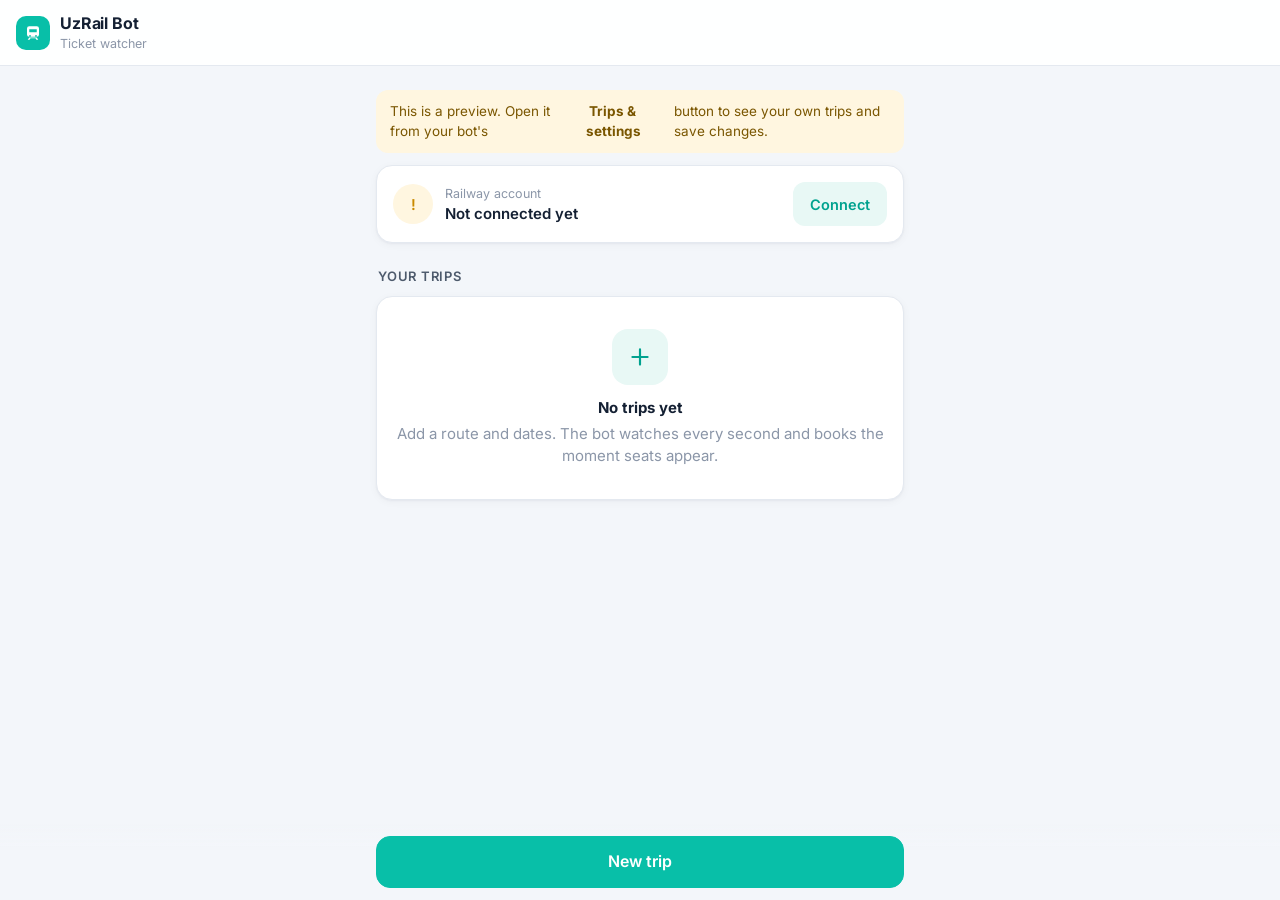
==== docs/index.html @ 4d62c65c "v0.4.0: trains and classes in the trip editor, seat transfer, no renewals Trip editor (Mini App) - d" ====
<!doctype html>
<html lang="en">
<head>
  <meta charset="utf-8">
  <meta name="viewport" content="width=device-width, initial-scale=1, viewport-fit=cover">
  <title>UzRail Bot</title>
  <meta name="description" content="Set up the trips your UzRail Ticket Bot watches and books.">
  <link rel="preconnect" href="https://fonts.googleapis.com">
  <link rel="preconnect" href="https://fonts.gstatic.com" crossorigin>
  <link href="https://fonts.googleapis.com/css2?family=Inter:wght@400;500;600;700&display=swap" rel="stylesheet">
  <link rel="stylesheet" href="app.css?v=7">
  <script src="https://telegram.org/js/telegram-web-app.js"></script>
</head>
<body>
  <header class="topbar">
    <button class="icon-btn" id="back" aria-label="Back" hidden>
      <svg viewBox="0 0 24 24" width="22" height="22"><path d="M15 5l-7 7 7 7" fill="none" stroke="currentColor" stroke-width="2" stroke-linecap="round" stroke-linejoin="round"/></svg>
    </button>
    <div class="brand">
      <span class="brand-mark" aria-hidden="true">
        <svg viewBox="0 0 24 24" width="18" height="18"><path d="M7 3h10a3 3 0 013 3v8a3 3 0 01-3 3H7a3 3 0 01-3-3V6a3 3 0 013-3zm0 4v4h10V7H7zm1 7.5a1.2 1.2 0 100 2.4 1.2 1.2 0 000-2.4zm8 0a1.2 1.2 0 100 2.4 1.2 1.2 0 000-2.4zM7 18l-2 3h2.4l1.3-2h6.6l1.3 2H19l-2-3H7z" fill="currentColor"/></svg>
      </span>
      <div>
        <div class="brand-name" id="title">UzRail Bot</div>
        <div class="brand-sub" id="subtitle">Ticket watcher</div>
      </div>
    </div>
  </header>

  <main id="app"></main>

  <div class="bottom-bar" id="bottomBar" hidden>
    <button class="btn btn-primary btn-block" id="primaryBtn">Save</button>
  </div>

  <div class="toast" id="toast" role="status" aria-live="polite" hidden></div>

  <template id="tpl-home">
    <section class="card account-card" id="accountCard"></section>
    <div class="section-head">
      <h2>Your trips</h2>
      <span class="muted" id="tripCount"></span>
    </div>
    <div id="tripList" class="stack"></div>
  </template>

  <script src="app.js?v=7"></script>
</body>
</html>
---- docs/app.css ----
/* UzRail Bot Mini App. Green on white, after eticket.uzrailpass.uz. */
:root {
  --green: #08bfa8;
  --green-dark: #00a28f;
  --green-tint: #e8f8f5;
  --green-line: #b8ebe3;
  --bg: #f3f6fa;
  --card: #ffffff;
  --line: #e4e9f0;
  --line-strong: #d3dae4;
  --ink: #142033;
  --ink-2: #4d5a6c;
  --muted: #8b96a8;
  --danger: #e5484d;
  --danger-tint: #fdecec;
  --amber: #c98a00;
  --amber-tint: #fff6e0;
  --radius: 16px;
  --radius-sm: 12px;
  --shadow: 0 1px 2px rgba(20, 32, 51, .04), 0 2px 8px rgba(20, 32, 51, .04);
  --safe-bottom: env(safe-area-inset-bottom, 0px);
}

* { box-sizing: border-box; }
html, body { margin: 0; padding: 0; }
body {
  background: var(--bg);
  color: var(--ink);
  font: 15px/1.45 Inter, system-ui, -apple-system, "Segoe UI", Roboto, sans-serif;
  -webkit-font-smoothing: antialiased;
  padding-bottom: calc(96px + var(--safe-bottom));
}
button, input { font: inherit; color: inherit; }
button { cursor: pointer; }
[hidden] { display: none !important; }

/* ---------- top bar ---------- */
.topbar {
  position: sticky; top: 0; z-index: 10;
  display: flex; align-items: center; gap: 8px;
  padding: 12px 16px;
  background: color-mix(in srgb, var(--card) 92%, transparent);
  backdrop-filter: saturate(1.4) blur(10px);
  border-bottom: 1px solid var(--line);
}
.brand { display: flex; align-items: center; gap: 10px; min-width: 0; }
.brand-mark {
  width: 34px; height: 34px; border-radius: 10px; flex: none;
  display: grid; place-items: center;
  background: var(--green); color: #fff;
}
.brand-name { font-weight: 700; font-size: 16px; letter-spacing: -.01em; }
.brand-sub { font-size: 12.5px; color: var(--muted); white-space: nowrap; overflow: hidden; text-overflow: ellipsis; }
.icon-btn {
  width: 36px; height: 36px; border-radius: 10px; border: 0;
  display: grid; place-items: center; background: transparent; color: var(--ink);
}
.icon-btn:hover { background: var(--bg); }

main { max-width: 560px; margin: 0 auto; padding: 16px; }

/* ---------- cards ---------- */
.card {
  background: var(--card);
  border: 1px solid var(--line);
  border-radius: var(--radius);
  box-shadow: var(--shadow);
  padding: 16px;
}
.stack { display: grid; gap: 12px; }
.section-head { display: flex; align-items: baseline; justify-content: space-between; margin: 24px 2px 10px; }
h2 { font-size: 13px; font-weight: 600; text-transform: uppercase; letter-spacing: .06em; color: var(--ink-2); margin: 0; }
h3 { font-size: 15px; font-weight: 600; margin: 0 0 12px; }
.muted { color: var(--muted); font-size: 13px; }
.hint { color: var(--muted); font-size: 12.5px; margin: 8px 2px 0; }

/* account card */
.account-card { display: flex; align-items: center; gap: 12px; }
.avatar {
  width: 40px; height: 40px; border-radius: 50%; flex: none;
  display: grid; place-items: center; font-weight: 600;
  background: var(--green-tint); color: var(--green-dark);
}
.account-card .grow { flex: 1; min-width: 0; }
.account-card .label { font-size: 12.5px; color: var(--muted); }
.account-card .value { font-weight: 600; white-space: nowrap; overflow: hidden; text-overflow: ellipsis; }
.account-card.warn .avatar { background: var(--amber-tint); color: var(--amber); }

/* trip cards */
.trip { padding: 0; overflow: hidden; }
.trip-main { padding: 14px 16px 12px; }
.trip-route { display: flex; align-items: center; gap: 8px; font-weight: 600; font-size: 16px; }
.trip-route .arrow { color: var(--muted); font-weight: 400; }
.trip-meta { display: flex; flex-wrap: wrap; gap: 6px; margin-top: 10px; }
.tag {
  display: inline-flex; align-items: center; gap: 5px;
  height: 26px; padding: 0 10px; border-radius: 999px;
  font-size: 12.5px; font-weight: 500;
  background: var(--bg); color: var(--ink-2); border: 1px solid var(--line);
}
.tag.green { background: var(--green-tint); color: var(--green-dark); border-color: var(--green-line); }
.tag.amber { background: var(--amber-tint); color: var(--amber); border-color: var(--amber-line); }
.trip-people { margin-top: 10px; font-size: 13px; color: var(--ink-2); }
.trip-actions { display: flex; border-top: 1px solid var(--line); }
.trip-actions button {
  flex: 1; height: 44px; border: 0; background: transparent;
  font-weight: 500; font-size: 14px; color: var(--ink-2);
}
.trip-actions button + button { border-left: 1px solid var(--line); }
.trip-actions button:hover { background: var(--bg); }
.trip-actions .danger { color: var(--danger); }
.status-dot { width: 8px; height: 8px; border-radius: 50%; background: var(--green); flex: none; }
.status-dot.off { background: var(--line-strong); }

.empty { text-align: center; padding: 32px 16px; }
.empty-icon {
  width: 56px; height: 56px; margin: 0 auto 12px; border-radius: 16px;
  display: grid; place-items: center; background: var(--green-tint); color: var(--green-dark);
}
.empty p { margin: 4px 0 0; color: var(--muted); }

/* ---------- buttons ---------- */
.btn {
  height: 44px; padding: 0 16px; border-radius: var(--radius-sm);
  border: 1px solid var(--line-strong); background: var(--card);
  font-weight: 600; font-size: 14.5px;
}
.btn-primary { background: var(--green); border-color: var(--green); color: #fff; }
.btn-primary:hover { background: var(--green-dark); border-color: var(--green-dark); }
.btn-primary:disabled { opacity: .5; cursor: default; }
.btn-soft { background: var(--green-tint); border-color: transparent; color: var(--green-dark); }
.btn-block { width: 100%; height: 52px; font-size: 16px; border-radius: 14px; }
.bottom-bar {
  position: fixed; left: 0; right: 0; bottom: 0; z-index: 10;
  padding: 12px 16px calc(12px + var(--safe-bottom));
  background: linear-gradient(to top, var(--bg) 70%, rgba(243, 246, 250, 0));
}
.bottom-bar .btn { max-width: 528px; margin: 0 auto; display: block; }

/* ---------- form ---------- */
.field { display: grid; gap: 6px; }
.field + .field { margin-top: 12px; }
.field label { font-size: 13px; font-weight: 500; color: var(--ink-2); }
.input {
  width: 100%; height: 48px; padding: 0 14px;
  border: 1px solid var(--line-strong); border-radius: var(--radius-sm);
  background: var(--card); outline: none;
}
.input:focus { border-color: var(--green); box-shadow: 0 0 0 3px rgba(8, 191, 168, .15); }
.input-wrap { position: relative; }
.input-wrap .input { padding-right: 44px; }
.input-wrap .inside {
  position: absolute; right: 6px; top: 6px;
  width: 36px; height: 36px; border: 0; border-radius: 9px; background: transparent; color: var(--muted);
}

/* route */
.route { display: grid; grid-template-columns: 1fr auto; gap: 8px; align-items: center; }
.route .fields { display: grid; gap: 8px; }
.swap {
  width: 40px; height: 40px; border-radius: 12px;
  border: 1px solid var(--line-strong); background: var(--card); color: var(--green-dark);
  display: grid; place-items: center;
}
.suggest {
  margin-top: 6px; border: 1px solid var(--line); border-radius: var(--radius-sm);
  background: var(--card); overflow: hidden; box-shadow: var(--shadow);
}
.suggest button {
  display: flex; justify-content: space-between; gap: 8px; width: 100%;
  padding: 11px 14px; border: 0; background: var(--card); text-align: left;
}
.suggest button + button { border-top: 1px solid var(--line); }
.suggest button:hover, .suggest button:focus { background: var(--green-tint); outline: none; }
.suggest small { color: var(--muted); }
.picked {
  display: flex; align-items: center; justify-content: space-between;
  height: 48px; padding: 0 6px 0 14px;
  border: 1px solid var(--green-line); border-radius: var(--radius-sm); background: var(--green-tint);
  font-weight: 600;
}
.picked small { color: var(--ink-2); font-weight: 400; margin-left: 6px; }
.picked .icon-btn { width: 36px; height: 36px; color: var(--ink-2); }

/* calendar */
.cal-head { display: flex; align-items: center; justify-content: space-between; margin-bottom: 8px; }
.cal-head strong { font-weight: 600; }
.cal { display: grid; grid-template-columns: repeat(7, 1fr); gap: 4px; }
.cal .dow { text-align: center; font-size: 11.5px; color: var(--muted); padding: 4px 0; }
.day {
  aspect-ratio: 1; border: 0; border-radius: 10px; background: transparent;
  font-weight: 500; font-size: 14px; color: var(--ink);
}
.day:hover:not(:disabled) { background: var(--bg); }
.day.today { box-shadow: inset 0 0 0 1px var(--line-strong); }
.day.on { background: var(--green); color: #fff; font-weight: 600; }
.day:disabled { color: var(--disabled); cursor: default; }
.chosen { display: flex; flex-wrap: wrap; gap: 6px; margin-top: 12px; }

/* chips */
.chips { display: flex; flex-wrap: wrap; gap: 8px; }
.chip {
  display: inline-flex; align-items: center; gap: 6px;
  min-height: 38px; padding: 6px 14px; border-radius: 999px;
  border: 1px solid var(--line-strong); background: var(--card);
  font-size: 14px; font-weight: 500; color: var(--ink);
}
.chip.on { background: var(--green-tint); border-color: var(--green); color: var(--green-dark); }
.chip .check { display: none; }
.chip.on .check { display: inline; }

/* segmented */
.seg { display: grid; grid-auto-flow: column; grid-auto-columns: 1fr; padding: 4px; border-radius: 13px; background: var(--bg); border: 1px solid var(--line); }
.seg button { height: 40px; border: 0; border-radius: 10px; background: transparent; font-weight: 500; color: var(--ink-2); }
.seg button.on { background: var(--card); color: var(--ink); font-weight: 600; box-shadow: 0 1px 3px rgba(20, 32, 51, .12); }

/* passengers */
.pax { display: grid; gap: 8px; }
.pax-row {
  display: flex; align-items: center; gap: 10px;
  min-height: 52px; padding: 6px 6px 6px 12px;
  border: 1px solid var(--line); border-radius: var(--radius-sm); background: var(--card);
}
.pax-row.on { border-color: var(--green-line); background: var(--green-tint); }
.pax-row .name { flex: 1; font-weight: 500; }
.order {
  width: 26px; height: 26px; border-radius: 50%; flex: none;
  display: grid; place-items: center; font-size: 13px; font-weight: 700;
  border: 1.5px solid var(--line-strong); color: transparent;
}
.pax-row.on .order { background: var(--green); border-color: var(--green); color: #fff; }
.mini { width: 34px; height: 34px; border: 0; border-radius: 9px; background: transparent; color: var(--ink-2); }
.mini:disabled { opacity: .3; }

/* switch row */
.switch-row { display: flex; align-items: center; justify-content: space-between; gap: 12px; }
.switch-row .txt { font-weight: 500; }
.switch-row .txt small { display: block; color: var(--muted); font-weight: 400; font-size: 12.5px; }
.switch { position: relative; width: 48px; height: 28px; flex: none; }
.switch input { opacity: 0; width: 0; height: 0; }
.switch span { position: absolute; inset: 0; border-radius: 999px; background: var(--line-strong); transition: .15s; }
.switch span::after { content: ""; position: absolute; top: 3px; left: 3px; width: 22px; height: 22px; border-radius: 50%; background: var(--card); box-shadow: 0 1px 2px rgba(0,0,0,.2); transition: .15s; }
.switch input:checked + span { background: var(--green); }
.switch input:checked + span::after { transform: translateX(20px); }

details.more summary { list-style: none; cursor: pointer; font-weight: 600; display: flex; justify-content: space-between; }
details.more summary::-webkit-details-marker { display: none; }
details.more[open] summary { margin-bottom: 12px; }
.divider { height: 1px; background: var(--line); margin: 14px 0; }

.form-section { margin-bottom: 12px; }
.lock-note { display: flex; gap: 10px; align-items: flex-start; font-size: 13px; color: var(--ink-2); margin-top: 14px; }
.lock-note svg { flex: none; color: var(--green-dark); margin-top: 2px; }

/* toast */
.toast {
  position: fixed; left: 50%; bottom: calc(92px + var(--safe-bottom)); transform: translateX(-50%);
  max-width: calc(100% - 32px); padding: 10px 16px; border-radius: 12px;
  background: var(--ink); color: var(--bg); font-size: 14px; z-index: 20;
}
.banner {
  display: flex; gap: 10px; padding: 12px 14px; margin-bottom: 12px;
  border-radius: var(--radius-sm); background: var(--amber-tint); color: var(--amber-ink); font-size: 13.5px;
}

@media (min-width: 600px) {
  main { padding-top: 24px; }
}

/* ---------- theme tokens added in v0.3 + dark mode (follows Telegram's theme) ---------- */
:root { --amber-line: #f3dfaa; --amber-ink: #7a5600; --disabled: #c6ccd6; }
:root[data-theme="dark"] {
  --green-tint: #0f2f2b; --green-line: #1d5a52;
  --bg: #0f141b; --card: #182029; --line: #253041; --line-strong: #33415a;
  --ink: #e8edf4; --ink-2: #b4bfcd; --muted: #7d8899;
  --danger-tint: #3a1c1e; --amber: #f5b83d; --amber-tint: #362a10; --amber-line: #5a4416; --amber-ink: #f5d38a;
  --disabled: #3a4556; --shadow: none;
}
:root[data-theme="dark"] .switch span::after { background: #e8edf4; }

/* ---------- v0.4: trains on the route, classes the route carries ---------- */
.placeholder { margin: 0; padding: 14px; border-radius: var(--radius-sm); background: var(--bg); color: var(--ink-2); font-size: 14px; }
#trainList { display: flex; flex-direction: column; gap: 8px; }
.train-row { display: grid; grid-template-columns: 26px 1fr auto; grid-template-areas: "tick main time" "tick cls cls";
  gap: 2px 10px; align-items: center; width: 100%; text-align: left; padding: 10px 12px;
  border: 1px solid var(--line); border-radius: var(--radius-sm); background: var(--card); }
.train-row .tick { grid-area: tick; width: 22px; height: 22px; border-radius: 50%; border: 1.5px solid var(--line-strong);
  display: grid; place-items: center; font-size: 12px; color: transparent; }
.train-row .t-main { grid-area: main; display: flex; align-items: baseline; gap: 8px; min-width: 0; }
.train-row .t-main b { font-variant-numeric: tabular-nums; }
.train-row .t-main small { color: var(--muted); font-size: 12.5px; white-space: nowrap; overflow: hidden; text-overflow: ellipsis; }
.train-row .t-time { grid-area: time; font-variant-numeric: tabular-nums; font-weight: 600; white-space: nowrap; }
.train-row .t-time sup { color: var(--muted); font-size: 10px; margin-left: 2px; }
.train-row .t-cls { grid-area: cls; display: flex; flex-wrap: wrap; gap: 4px; }
.train-row .t-cls i { font-style: normal; font-size: 11.5px; padding: 1px 7px; border-radius: 6px; background: var(--bg); color: var(--ink-2); }
.train-row .t-cls em { font-style: normal; font-size: 11.5px; color: var(--muted); padding: 1px 2px; }
.train-row .t-cls em.warn { color: var(--amber); }
.train-row.all small { white-space: normal; }
.train-row.on { border-color: var(--green-line); background: var(--green-tint); }
.train-row.on .tick { background: var(--green); border-color: var(--green); color: #fff; }
.train-row.dim { opacity: .55; }
.more-classes { margin-top: 10px; }
.more-classes summary { cursor: pointer; font-size: 13.5px; font-weight: 600; color: var(--ink-2); padding: 6px 0; }
.more-classes .chips { margin-top: 8px; }
.small { font-size: 12.5px; font-weight: 500; }

.row-head { display: flex; align-items: center; justify-content: space-between; gap: 8px; }
.link-btn { border: 0; background: none; color: var(--green-dark); font-weight: 600; font-size: 13px; padding: 4px 0; }
.more-trains { border: 1px dashed var(--line-strong); background: transparent; color: var(--green-dark); font-weight: 600;
  border-radius: var(--radius-sm); padding: 10px; font-size: 14px; }
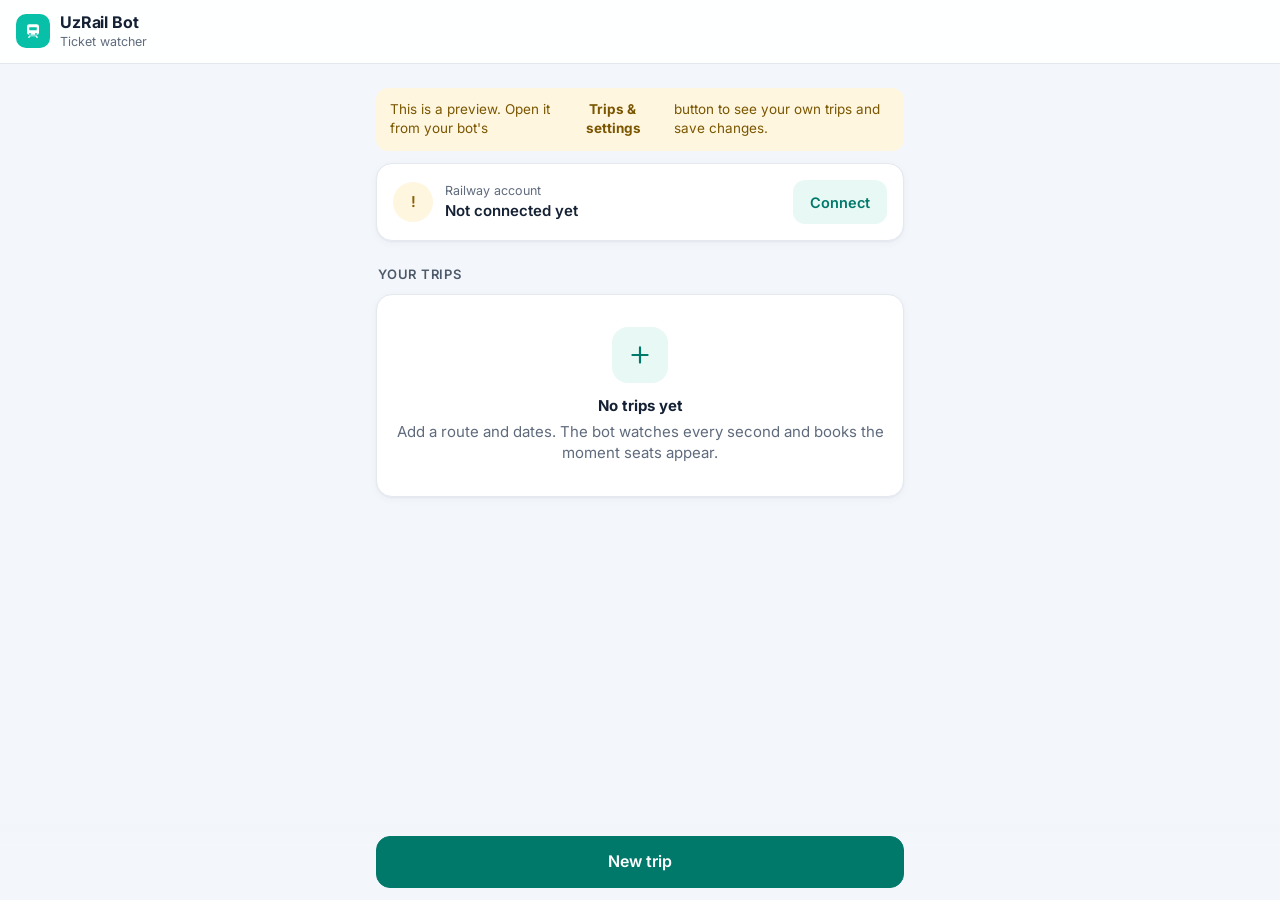
==== commit fad74561: "v0.4.4: accessible Mini App, plainer bot and app texts Mini App (docs/), checked with axe-core on ho" ====
--- a/docs/index.html
+++ b/docs/index.html
@@ -8,7 +8,7 @@
   <link rel="preconnect" href="https://fonts.googleapis.com">
   <link rel="preconnect" href="https://fonts.gstatic.com" crossorigin>
   <link href="https://fonts.googleapis.com/css2?family=Inter:wght@400;500;600;700&display=swap" rel="stylesheet">
-  <link rel="stylesheet" href="app.css?v=7">
+  <link rel="stylesheet" href="app.css?v=8">
   <script src="https://telegram.org/js/telegram-web-app.js"></script>
 </head>
 <body>
@@ -21,7 +21,7 @@
         <svg viewBox="0 0 24 24" width="18" height="18"><path d="M7 3h10a3 3 0 013 3v8a3 3 0 01-3 3H7a3 3 0 01-3-3V6a3 3 0 013-3zm0 4v4h10V7H7zm1 7.5a1.2 1.2 0 100 2.4 1.2 1.2 0 000-2.4zm8 0a1.2 1.2 0 100 2.4 1.2 1.2 0 000-2.4zM7 18l-2 3h2.4l1.3-2h6.6l1.3 2H19l-2-3H7z" fill="currentColor"/></svg>
       </span>
       <div>
-        <div class="brand-name" id="title">UzRail Bot</div>
+        <h1 class="brand-name" id="title">UzRail Bot</h1>
         <div class="brand-sub" id="subtitle">Ticket watcher</div>
       </div>
     </div>
@@ -44,6 +44,6 @@
     <div id="tripList" class="stack"></div>
   </template>
 
-  <script src="app.js?v=7"></script>
+  <script src="app.js?v=8"></script>
 </body>
 </html>
--- a/docs/app.css
+++ b/docs/app.css
@@ -1,7 +1,9 @@
 /* UzRail Bot Mini App. Green on white, after eticket.uzrailpass.uz. */
 :root {
-  --green: #08bfa8;
-  --green-dark: #00a28f;
+  --green: #08bfa8;                 /* brand accent: logo, borders, focus ring */
+  --green-dark: #00796b;            /* green text on light surfaces (5.3:1 on white) */
+  --accent: #00796b;                /* fills behind white text: buttons, selected days (5.3:1) */
+  --accent-hover: #00695c;
   --green-tint: #e8f8f5;
   --green-line: #b8ebe3;
   --bg: #f3f6fa;
@@ -10,10 +12,10 @@
   --line-strong: #d3dae4;
   --ink: #142033;
   --ink-2: #4d5a6c;
-  --muted: #8b96a8;
-  --danger: #e5484d;
+  --muted: #5f6b7d;                 /* 5.4:1 on white; was 3:1 */
+  --danger: #d1343a;
   --danger-tint: #fdecec;
-  --amber: #c98a00;
+  --amber: #8a5f00;
   --amber-tint: #fff6e0;
   --radius: 16px;
   --radius-sm: 12px;
@@ -32,7 +34,11 @@
 }
 button, input { font: inherit; color: inherit; }
 button { cursor: pointer; }
+button:not(:disabled):active { opacity: .7; transition: opacity .08s; }   /* tap feedback on touch screens */
 [hidden] { display: none !important; }
+:focus-visible { outline: 2px solid var(--green); outline-offset: 2px; }
+.input:focus-visible { outline: none; }                 /* inputs have their own focus ring */
+h1 { margin: 0; }
 
 /* ---------- top bar ---------- */
 .topbar {
@@ -49,10 +55,10 @@
   display: grid; place-items: center;
   background: var(--green); color: #fff;
 }
-.brand-name { font-weight: 700; font-size: 16px; letter-spacing: -.01em; }
+.brand-name { font-weight: 700; font-size: 16px; line-height: 1.3; letter-spacing: -.01em; }
 .brand-sub { font-size: 12.5px; color: var(--muted); white-space: nowrap; overflow: hidden; text-overflow: ellipsis; }
 .icon-btn {
-  width: 36px; height: 36px; border-radius: 10px; border: 0;
+  width: 40px; height: 40px; border-radius: 10px; border: 0;
   display: grid; place-items: center; background: transparent; color: var(--ink);
 }
 .icon-btn:hover { background: var(--bg); }
@@ -70,9 +76,9 @@
 .stack { display: grid; gap: 12px; }
 .section-head { display: flex; align-items: baseline; justify-content: space-between; margin: 24px 2px 10px; }
 h2 { font-size: 13px; font-weight: 600; text-transform: uppercase; letter-spacing: .06em; color: var(--ink-2); margin: 0; }
-h3 { font-size: 15px; font-weight: 600; margin: 0 0 12px; }
+h3, .form-section h2 { font-size: 15px; font-weight: 600; margin: 0 0 12px; text-transform: none; letter-spacing: 0; color: var(--ink); }
 .muted { color: var(--muted); font-size: 13px; }
-.hint { color: var(--muted); font-size: 12.5px; margin: 8px 2px 0; }
+.hint { color: var(--muted); font-size: 13px; margin: 8px 2px 0; }
 
 /* account card */
 .account-card { display: flex; align-items: center; gap: 12px; }
@@ -109,7 +115,7 @@
 .trip-actions button + button { border-left: 1px solid var(--line); }
 .trip-actions button:hover { background: var(--bg); }
 .trip-actions .danger { color: var(--danger); }
-.status-dot { width: 8px; height: 8px; border-radius: 50%; background: var(--green); flex: none; }
+.status-dot { width: 8px; height: 8px; border-radius: 50%; background: var(--accent); flex: none; }
 .status-dot.off { background: var(--line-strong); }
 
 .empty { text-align: center; padding: 32px 16px; }
@@ -125,15 +131,15 @@
   border: 1px solid var(--line-strong); background: var(--card);
   font-weight: 600; font-size: 14.5px;
 }
-.btn-primary { background: var(--green); border-color: var(--green); color: #fff; }
-.btn-primary:hover { background: var(--green-dark); border-color: var(--green-dark); }
+.btn-primary { background: var(--accent); border-color: var(--accent); color: #fff; }
+.btn-primary:hover { background: var(--accent-hover); border-color: var(--accent-hover); }
 .btn-primary:disabled { opacity: .5; cursor: default; }
 .btn-soft { background: var(--green-tint); border-color: transparent; color: var(--green-dark); }
 .btn-block { width: 100%; height: 52px; font-size: 16px; border-radius: 14px; }
 .bottom-bar {
   position: fixed; left: 0; right: 0; bottom: 0; z-index: 10;
   padding: 12px 16px calc(12px + var(--safe-bottom));
-  background: linear-gradient(to top, var(--bg) 70%, rgba(243, 246, 250, 0));
+  background: linear-gradient(to top, var(--bg) 70%, transparent);
 }
 .bottom-bar .btn { max-width: 528px; margin: 0 auto; display: block; }
 
@@ -150,9 +156,16 @@
 .input-wrap { position: relative; }
 .input-wrap .input { padding-right: 44px; }
 .input-wrap .inside {
-  position: absolute; right: 6px; top: 6px;
-  width: 36px; height: 36px; border: 0; border-radius: 9px; background: transparent; color: var(--muted);
-}
+  position: absolute; right: 4px; top: 4px;
+  width: 40px; height: 40px; border: 0; border-radius: 9px; background: transparent; color: var(--muted);
+}
+.input-wrap .suffix {
+  position: absolute; right: 14px; top: 0; height: 48px; display: flex; align-items: center;
+  color: var(--muted); pointer-events: none;
+}
+.input-wrap .input.has-suffix { padding-right: 60px; }
+.route label { display: block; font-size: 13px; font-weight: 500; color: var(--ink-2); margin: 0 2px 6px; }
+.suggest .no-hit { padding: 11px 14px; color: var(--muted); font-size: 13.5px; }
 
 /* route */
 .route { display: grid; grid-template-columns: 1fr auto; gap: 8px; align-items: center; }
@@ -180,7 +193,7 @@
   font-weight: 600;
 }
 .picked small { color: var(--ink-2); font-weight: 400; margin-left: 6px; }
-.picked .icon-btn { width: 36px; height: 36px; color: var(--ink-2); }
+.picked .icon-btn { width: 40px; height: 40px; color: var(--ink-2); }
 
 /* calendar */
 .cal-head { display: flex; align-items: center; justify-content: space-between; margin-bottom: 8px; }
@@ -193,7 +206,7 @@
 }
 .day:hover:not(:disabled) { background: var(--bg); }
 .day.today { box-shadow: inset 0 0 0 1px var(--line-strong); }
-.day.on { background: var(--green); color: #fff; font-weight: 600; }
+.day.on { background: var(--accent); color: #fff; font-weight: 600; }
 .day:disabled { color: var(--disabled); cursor: default; }
 .chosen { display: flex; flex-wrap: wrap; gap: 6px; margin-top: 12px; }
 
@@ -201,7 +214,7 @@
 .chips { display: flex; flex-wrap: wrap; gap: 8px; }
 .chip {
   display: inline-flex; align-items: center; gap: 6px;
-  min-height: 38px; padding: 6px 14px; border-radius: 999px;
+  min-height: 42px; padding: 6px 14px; border-radius: 999px;
   border: 1px solid var(--line-strong); background: var(--card);
   font-size: 14px; font-weight: 500; color: var(--ink);
 }
@@ -223,13 +236,17 @@
 }
 .pax-row.on { border-color: var(--green-line); background: var(--green-tint); }
 .pax-row .name { flex: 1; font-weight: 500; }
+.pax-pick {
+  flex: 1; display: flex; align-items: center; gap: 10px; min-height: 40px; padding: 0;
+  border: 0; background: transparent; text-align: left; border-radius: 8px;
+}
 .order {
   width: 26px; height: 26px; border-radius: 50%; flex: none;
   display: grid; place-items: center; font-size: 13px; font-weight: 700;
   border: 1.5px solid var(--line-strong); color: transparent;
 }
-.pax-row.on .order { background: var(--green); border-color: var(--green); color: #fff; }
-.mini { width: 34px; height: 34px; border: 0; border-radius: 9px; background: transparent; color: var(--ink-2); }
+.pax-row.on .order { background: var(--accent); border-color: var(--accent); color: #fff; }
+.mini { width: 40px; height: 40px; border: 0; border-radius: 9px; background: transparent; color: var(--ink-2); }
 .mini:disabled { opacity: .3; }
 
 /* switch row */
@@ -240,7 +257,8 @@
 .switch input { opacity: 0; width: 0; height: 0; }
 .switch span { position: absolute; inset: 0; border-radius: 999px; background: var(--line-strong); transition: .15s; }
 .switch span::after { content: ""; position: absolute; top: 3px; left: 3px; width: 22px; height: 22px; border-radius: 50%; background: var(--card); box-shadow: 0 1px 2px rgba(0,0,0,.2); transition: .15s; }
-.switch input:checked + span { background: var(--green); }
+.switch input:checked + span { background: var(--accent); }
+.switch input:focus-visible + span { outline: 2px solid var(--green); outline-offset: 2px; }
 .switch input:checked + span::after { transform: translateX(20px); }
 
 details.more summary { list-style: none; cursor: pointer; font-weight: 600; display: flex; justify-content: space-between; }
@@ -270,9 +288,9 @@
 /* ---------- theme tokens added in v0.3 + dark mode (follows Telegram's theme) ---------- */
 :root { --amber-line: #f3dfaa; --amber-ink: #7a5600; --disabled: #c6ccd6; }
 :root[data-theme="dark"] {
-  --green-tint: #0f2f2b; --green-line: #1d5a52;
+  --green-tint: #0f2f2b; --green-line: #1d5a52; --green-dark: #2fd1bb; --danger: #ff6b6f;
   --bg: #0f141b; --card: #182029; --line: #253041; --line-strong: #33415a;
-  --ink: #e8edf4; --ink-2: #b4bfcd; --muted: #7d8899;
+  --ink: #e8edf4; --ink-2: #b4bfcd; --muted: #94a0b2;
   --danger-tint: #3a1c1e; --amber: #f5b83d; --amber-tint: #362a10; --amber-line: #5a4416; --amber-ink: #f5d38a;
   --disabled: #3a4556; --shadow: none;
 }
@@ -297,14 +315,20 @@
 .train-row .t-cls em.warn { color: var(--amber); }
 .train-row.all small { white-space: normal; }
 .train-row.on { border-color: var(--green-line); background: var(--green-tint); }
-.train-row.on .tick { background: var(--green); border-color: var(--green); color: #fff; }
-.train-row.dim { opacity: .55; }
+.train-row.on .tick { background: var(--accent); border-color: var(--accent); color: #fff; }
+/* doesn't run on the chosen dates: still readable (and tappable), marked by the dashed edge and the amber note */
+.train-row.dim { background: var(--bg); border-style: dashed; }
+.train-row.dim .t-main b, .train-row.dim .t-time { color: var(--ink-2); }
 .more-classes { margin-top: 10px; }
 .more-classes summary { cursor: pointer; font-size: 13.5px; font-weight: 600; color: var(--ink-2); padding: 6px 0; }
 .more-classes .chips { margin-top: 8px; }
 .small { font-size: 12.5px; font-weight: 500; }
 
 .row-head { display: flex; align-items: center; justify-content: space-between; gap: 8px; }
-.link-btn { border: 0; background: none; color: var(--green-dark); font-weight: 600; font-size: 13px; padding: 4px 0; }
+.link-btn { border: 0; background: none; color: var(--green-dark); font-weight: 600; font-size: 13px; min-height: 40px; padding: 8px 4px; }
 .more-trains { border: 1px dashed var(--line-strong); background: transparent; color: var(--green-dark); font-weight: 600;
   border-radius: var(--radius-sm); padding: 10px; font-size: 14px; }
+
+@media (prefers-reduced-motion: reduce) {
+  *, *::before, *::after { transition: none !important; animation: none !important; }
+}
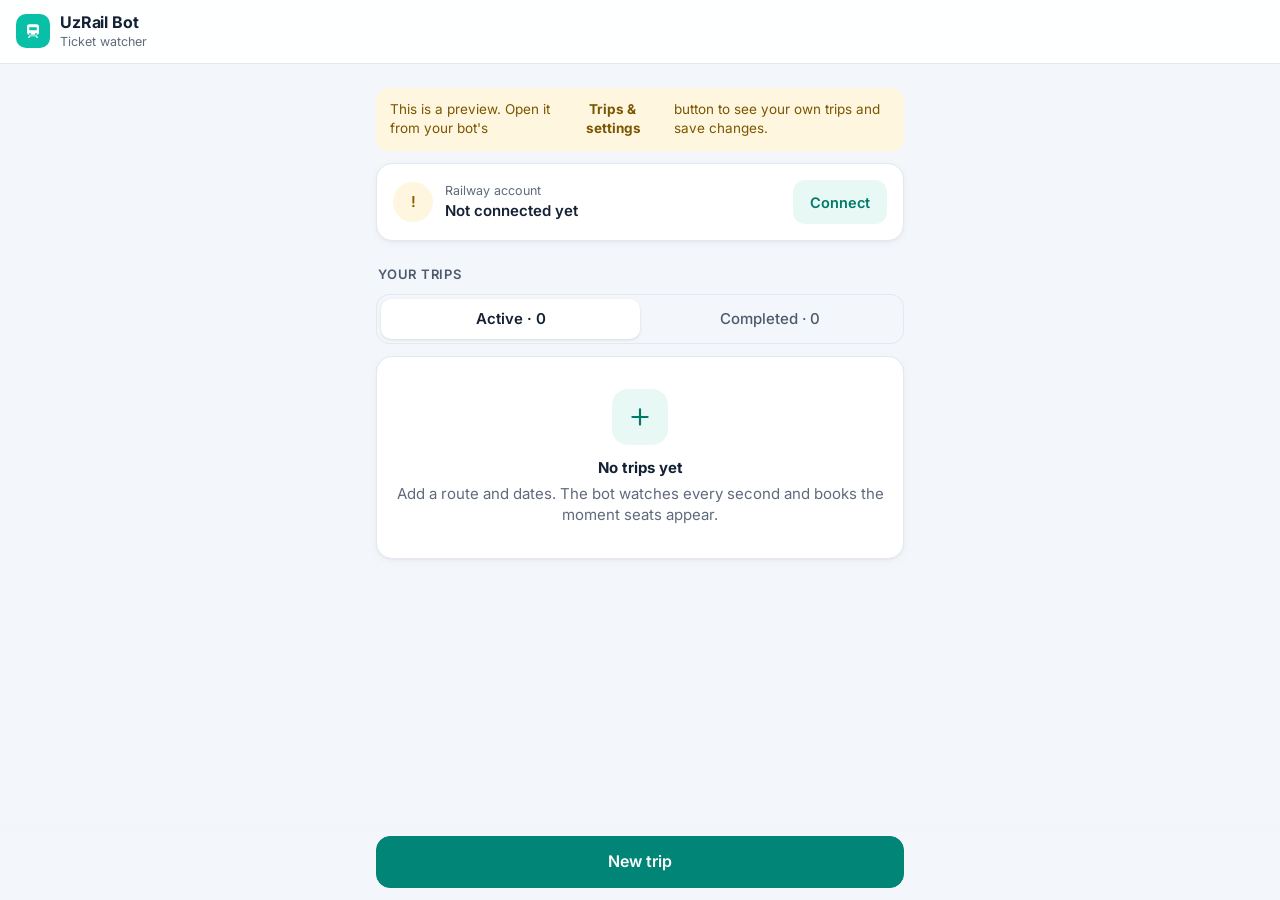
==== commit 0ed77c08: "v0.5.1: passenger highlights, Active and Completed tabs, brighter colours - Passengers on a watch ge" ====
--- a/docs/index.html
+++ b/docs/index.html
@@ -8,7 +8,7 @@
   <link rel="preconnect" href="https://fonts.googleapis.com">
   <link rel="preconnect" href="https://fonts.gstatic.com" crossorigin>
   <link href="https://fonts.googleapis.com/css2?family=Inter:wght@400;500;600;700&display=swap" rel="stylesheet">
-  <link rel="stylesheet" href="app.css?v=8">
+  <link rel="stylesheet" href="app.css?v=11">
   <script src="https://telegram.org/js/telegram-web-app.js"></script>
 </head>
 <body>
@@ -41,9 +41,10 @@
       <h2>Your trips</h2>
       <span class="muted" id="tripCount"></span>
     </div>
+    <div class="seg trip-tabs" id="tripTabs" role="group" aria-label="Show trips"></div>
     <div id="tripList" class="stack"></div>
   </template>
 
-  <script src="app.js?v=8"></script>
+  <script src="app.js?v=11"></script>
 </body>
 </html>
--- a/docs/app.css
+++ b/docs/app.css
@@ -2,8 +2,9 @@
 :root {
   --green: #08bfa8;                 /* brand accent: logo, borders, focus ring */
   --green-dark: #00796b;            /* green text on light surfaces (5.3:1 on white) */
-  --accent: #00796b;                /* fills behind white text: buttons, selected days (5.3:1) */
-  --accent-hover: #00695c;
+  --accent: #008577;                /* fills behind --on-accent text: buttons, selected days */
+  --accent-hover: #00796b;
+  --on-accent: #ffffff;
   --green-tint: #e8f8f5;
   --green-line: #b8ebe3;
   --bg: #f3f6fa;
@@ -106,7 +107,12 @@
 }
 .tag.green { background: var(--green-tint); color: var(--green-dark); border-color: var(--green-line); }
 .tag.amber { background: var(--amber-tint); color: var(--amber); border-color: var(--amber-line); }
-.trip-people { margin-top: 10px; font-size: 13px; color: var(--ink-2); }
+.trip-people { margin-top: 10px; font-size: 13.5px; color: var(--ink-2); display: flex; flex-wrap: wrap; gap: 6px 12px; align-items: center; }
+.person { display: inline-flex; gap: 5px; }
+.person.held, .person.paid { padding: 3px 10px; border-radius: 8px; font-weight: 600; }
+.person.held { background: #ffd93d; color: #3a2a00; }
+.person.paid { background: #b4f03a; color: #1c3000; }
+.sr-only { position: absolute; width: 1px; height: 1px; overflow: hidden; clip-path: inset(50%); white-space: nowrap; }
 .trip-actions { display: flex; border-top: 1px solid var(--line); }
 .trip-actions button {
   flex: 1; height: 44px; border: 0; background: transparent;
@@ -131,7 +137,7 @@
   border: 1px solid var(--line-strong); background: var(--card);
   font-weight: 600; font-size: 14.5px;
 }
-.btn-primary { background: var(--accent); border-color: var(--accent); color: #fff; }
+.btn-primary { background: var(--accent); border-color: var(--accent); color: var(--on-accent); }
 .btn-primary:hover { background: var(--accent-hover); border-color: var(--accent-hover); }
 .btn-primary:disabled { opacity: .5; cursor: default; }
 .btn-soft { background: var(--green-tint); border-color: transparent; color: var(--green-dark); }
@@ -206,7 +212,7 @@
 }
 .day:hover:not(:disabled) { background: var(--bg); }
 .day.today { box-shadow: inset 0 0 0 1px var(--line-strong); }
-.day.on { background: var(--accent); color: #fff; font-weight: 600; }
+.day.on { background: var(--accent); color: var(--on-accent); font-weight: 600; }
 .day:disabled { color: var(--disabled); cursor: default; }
 .chosen { display: flex; flex-wrap: wrap; gap: 6px; margin-top: 12px; }
 
@@ -245,7 +251,7 @@
   display: grid; place-items: center; font-size: 13px; font-weight: 700;
   border: 1.5px solid var(--line-strong); color: transparent;
 }
-.pax-row.on .order { background: var(--accent); border-color: var(--accent); color: #fff; }
+.pax-row.on .order { background: var(--accent); border-color: var(--accent); color: var(--on-accent); }
 .mini { width: 40px; height: 40px; border: 0; border-radius: 9px; background: transparent; color: var(--ink-2); }
 .mini:disabled { opacity: .3; }
 
@@ -288,6 +294,7 @@
 /* ---------- theme tokens added in v0.3 + dark mode (follows Telegram's theme) ---------- */
 :root { --amber-line: #f3dfaa; --amber-ink: #7a5600; --disabled: #c6ccd6; }
 :root[data-theme="dark"] {
+  --accent: #2fd1bb; --accent-hover: #4fe0cc; --on-accent: #06231f;
   --green-tint: #0f2f2b; --green-line: #1d5a52; --green-dark: #2fd1bb; --danger: #ff6b6f;
   --bg: #0f141b; --card: #182029; --line: #253041; --line-strong: #33415a;
   --ink: #e8edf4; --ink-2: #b4bfcd; --muted: #94a0b2;
@@ -315,7 +322,7 @@
 .train-row .t-cls em.warn { color: var(--amber); }
 .train-row.all small { white-space: normal; }
 .train-row.on { border-color: var(--green-line); background: var(--green-tint); }
-.train-row.on .tick { background: var(--accent); border-color: var(--accent); color: #fff; }
+.train-row.on .tick { background: var(--accent); border-color: var(--accent); color: var(--on-accent); }
 /* doesn't run on the chosen dates: still readable (and tappable), marked by the dashed edge and the amber note */
 .train-row.dim { background: var(--bg); border-style: dashed; }
 .train-row.dim .t-main b, .train-row.dim .t-time { color: var(--ink-2); }
@@ -329,6 +336,20 @@
 .more-trains { border: 1px dashed var(--line-strong); background: transparent; color: var(--green-dark); font-weight: 600;
   border-radius: var(--radius-sm); padding: 10px; font-size: 14px; }
 
+/* ---------- v0.5: held seats, date shortcuts ---------- */
+.section-head.first { margin-top: 0; }
+.section-gap { height: 12px; }
+.hold { background: var(--amber-tint); border-color: var(--amber-line); }
+.hold-top { display: flex; align-items: baseline; justify-content: space-between; gap: 12px; }
+.hold-top .arrow { color: var(--muted); font-weight: 400; }
+.hold-line { margin-top: 6px; font-size: 14px; color: var(--ink-2); }
+.timer { font-weight: 700; font-variant-numeric: tabular-nums; color: var(--amber); }
+.hold-pay { width: 100%; margin-top: 12px; }
+.date-tools { display: flex; gap: 16px; margin-top: 6px; }
+
+.trip-tabs { margin-bottom: 12px; }
+.trip-tickets { padding: 0 16px 12px; font-size: 14px; color: var(--ink-2); display: grid; gap: 4px; }
+
 @media (prefers-reduced-motion: reduce) {
   *, *::before, *::after { transition: none !important; animation: none !important; }
 }
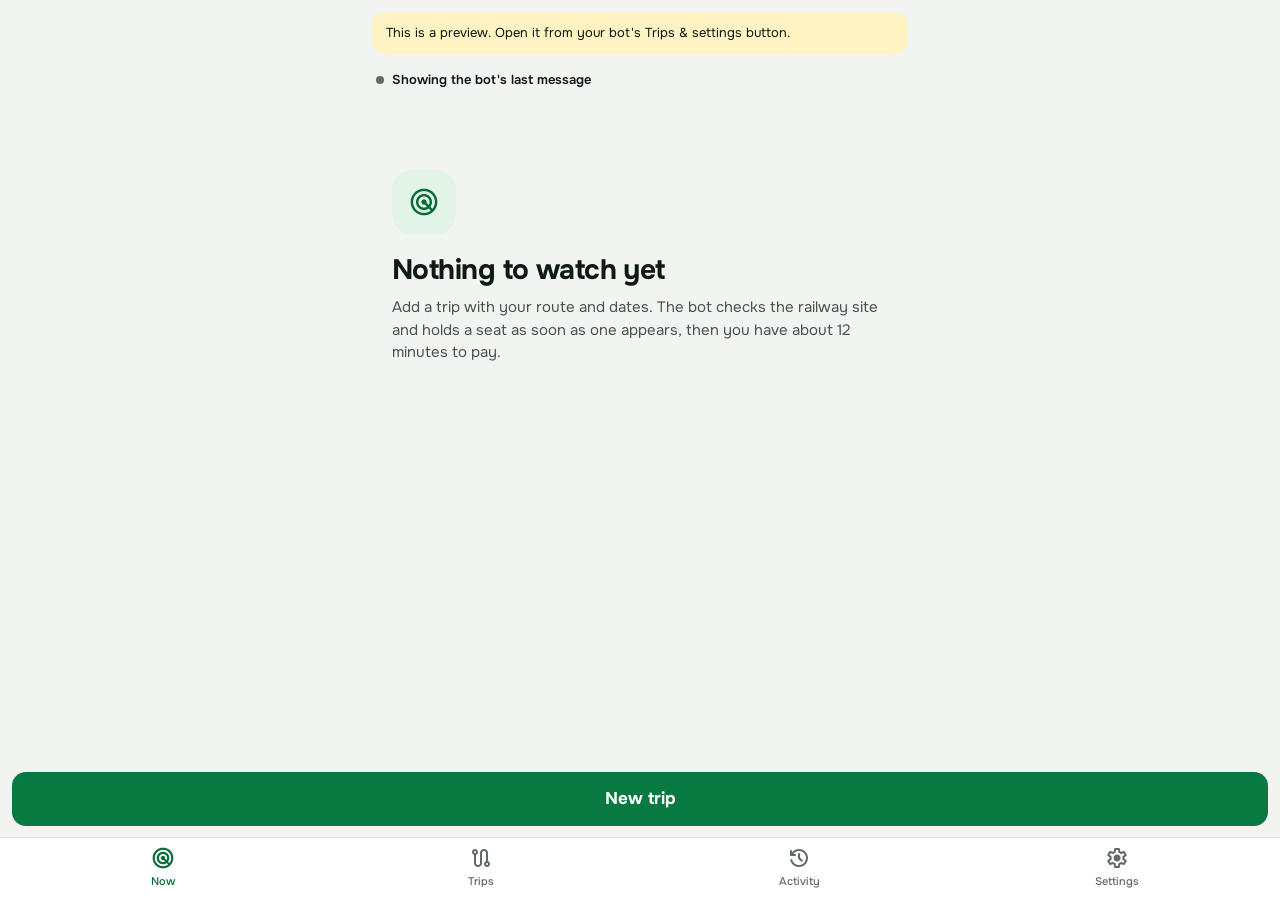
==== commit 35f6c464: "v0.6.0: new Mini App design with a live connection to the bot The Mini App is rebuilt from the Claud" ====
--- a/docs/index.html
+++ b/docs/index.html
@@ -7,44 +7,23 @@
   <meta name="description" content="Set up the trips your UzRail Ticket Bot watches and books.">
   <link rel="preconnect" href="https://fonts.googleapis.com">
   <link rel="preconnect" href="https://fonts.gstatic.com" crossorigin>
-  <link href="https://fonts.googleapis.com/css2?family=Inter:wght@400;500;600;700&display=swap" rel="stylesheet">
-  <link rel="stylesheet" href="app.css?v=11">
+  <link href="https://fonts.googleapis.com/css2?family=Onest:wght@400;500;600;700&display=swap" rel="stylesheet">
+  <link href="https://fonts.googleapis.com/css2?family=Material+Symbols+Rounded:opsz,wght,FILL,GRAD@20..48,400..600,0..1,0&icon_names=add,arrow_downward,arrow_forward,arrow_upward,bolt,check,check_circle,chevron_left,chevron_right,close,cloud_off,date_range,delete,desktop_access_disabled,download,edit,event_seat,expand_less,expand_more,history,lock,notifications,pause,pause_circle,person,play_arrow,progress_activity,radar,route,search,send,settings,speed,swap_horiz,swap_vert,timer,u_turn_left,visibility,visibility_off&display=block" rel="stylesheet">
+  <link rel="stylesheet" href="app.css?v=13">
   <script src="https://telegram.org/js/telegram-web-app.js"></script>
 </head>
 <body>
-  <header class="topbar">
-    <button class="icon-btn" id="back" aria-label="Back" hidden>
-      <svg viewBox="0 0 24 24" width="22" height="22"><path d="M15 5l-7 7 7 7" fill="none" stroke="currentColor" stroke-width="2" stroke-linecap="round" stroke-linejoin="round"/></svg>
-    </button>
-    <div class="brand">
-      <span class="brand-mark" aria-hidden="true">
-        <svg viewBox="0 0 24 24" width="18" height="18"><path d="M7 3h10a3 3 0 013 3v8a3 3 0 01-3 3H7a3 3 0 01-3-3V6a3 3 0 013-3zm0 4v4h10V7H7zm1 7.5a1.2 1.2 0 100 2.4 1.2 1.2 0 000-2.4zm8 0a1.2 1.2 0 100 2.4 1.2 1.2 0 000-2.4zM7 18l-2 3h2.4l1.3-2h6.6l1.3 2H19l-2-3H7z" fill="currentColor"/></svg>
-      </span>
-      <div>
-        <h1 class="brand-name" id="title">UzRail Bot</h1>
-        <div class="brand-sub" id="subtitle">Ticket watcher</div>
-      </div>
-    </div>
-  </header>
-
+  <button class="back" id="back" aria-label="Back" hidden><span class="ms" aria-hidden="true">chevron_left</span></button>
   <main id="app"></main>
-
-  <div class="bottom-bar" id="bottomBar" hidden>
-    <button class="btn btn-primary btn-block" id="primaryBtn">Save</button>
-  </div>
-
+  <nav class="tabs" id="tabs" aria-label="Sections" hidden>
+    <button data-tab="now"><span class="tab-icon"><span class="ms" aria-hidden="true">radar</span><i id="nowBadge" hidden></i></span><span>Now</span></button>
+    <button data-tab="trips"><span class="tab-icon"><span class="ms" aria-hidden="true">route</span></span><span>Trips</span></button>
+    <button data-tab="activity"><span class="tab-icon"><span class="ms" aria-hidden="true">history</span></span><span>Activity</span></button>
+    <button data-tab="settings"><span class="tab-icon"><span class="ms" aria-hidden="true">settings</span></span><span>Settings</span></button>
+  </nav>
+  <div class="bottom-bar" id="bottomBar" hidden><button class="btn primary big" id="primaryBtn">Save</button></div>
+  <div class="sheet-wrap" id="sheet" hidden></div>
   <div class="toast" id="toast" role="status" aria-live="polite" hidden></div>
-
-  <template id="tpl-home">
-    <section class="card account-card" id="accountCard"></section>
-    <div class="section-head">
-      <h2>Your trips</h2>
-      <span class="muted" id="tripCount"></span>
-    </div>
-    <div class="seg trip-tabs" id="tripTabs" role="group" aria-label="Show trips"></div>
-    <div id="tripList" class="stack"></div>
-  </template>
-
-  <script src="app.js?v=11"></script>
+  <script src="app.js?v=13"></script>
 </body>
 </html>
--- a/docs/app.css
+++ b/docs/app.css
@@ -1,354 +1,404 @@
-/* UzRail Bot Mini App. Green on white, after eticket.uzrailpass.uz. */
+/* UzRail Bot Mini App. Tokens from the Claude Design file "UzRail Bot". */
 :root {
-  --green: #08bfa8;                 /* brand accent: logo, borders, focus ring */
-  --green-dark: #00796b;            /* green text on light surfaces (5.3:1 on white) */
-  --accent: #008577;                /* fills behind --on-accent text: buttons, selected days */
-  --accent-hover: #00796b;
-  --on-accent: #ffffff;
-  --green-tint: #e8f8f5;
-  --green-line: #b8ebe3;
-  --bg: #f3f6fa;
-  --card: #ffffff;
-  --line: #e4e9f0;
-  --line-strong: #d3dae4;
-  --ink: #142033;
-  --ink-2: #4d5a6c;
-  --muted: #5f6b7d;                 /* 5.4:1 on white; was 3:1 */
-  --danger: #d1343a;
-  --danger-tint: #fdecec;
-  --amber: #8a5f00;
-  --amber-tint: #fff6e0;
-  --radius: 16px;
-  --radius-sm: 12px;
-  --shadow: 0 1px 2px rgba(20, 32, 51, .04), 0 2px 8px rgba(20, 32, 51, .04);
+  --fs-display: 56px; --fs-title-1: 28px; --fs-title-2: 22px; --fs-headline: 17px; --fs-body: 15px; --fs-callout: 13px; --fs-caption: 11px;
+  --r-xs: 6px; --r-s: 10px; --r-m: 14px; --r-l: 20px; --r-xl: 24px; --r-pill: 999px;
   --safe-bottom: env(safe-area-inset-bottom, 0px);
 }
-
+:root, :root[data-theme="light"] {
+  --bg: #F2F4F1; --surface: #FFFFFF; --surface-2: #E8ECE8; --line: #DDE2DD; --text: #0F1A14; --text-2: #48544D; --text-3: #5F6B64;
+  --accent: #087A41; --on-accent: #FFFFFF; --accent-text: #076B39; --accent-soft: #E2F3E8;
+  --held: #E0A800; --on-held: #1A1400; --held-text: #7A5A00; --held-soft: #FFF3C4;
+  --paid: #6BA100; --paid-text: #3D5A00; --paid-soft: #E8F7C8;
+  --warn: #A34A00; --warn-soft: #FFEBD9; --danger: #B42318; --danger-soft: #FDE6E3; --scrim: rgba(15,26,20,.45); --knob: #FFFFFF;
+}
+:root[data-theme="dark"] {
+  --bg: #0D1310; --surface: #161E1A; --surface-2: #1F2924; --line: #29352E; --text: #EEF3EF; --text-2: #A6B2AA; --text-3: #88958D;
+  --accent: #2EDB7F; --on-accent: #04140B; --accent-text: #4FE597; --accent-soft: rgba(46,219,127,.13);
+  --held: #F5C542; --on-held: #1A1400; --held-text: #F5C542; --held-soft: rgba(245,197,66,.14);
+  --paid: #B9EC5A; --paid-text: #C6F26F; --paid-soft: rgba(185,236,90,.14);
+  --warn: #FF9F43; --warn-soft: rgba(255,159,67,.14); --danger: #FF7B6B; --danger-soft: rgba(255,123,107,.14); --scrim: rgba(0,0,0,.62); --knob: #FFFFFF;
+}
 * { box-sizing: border-box; }
 html, body { margin: 0; padding: 0; }
-body {
-  background: var(--bg);
-  color: var(--ink);
-  font: 15px/1.45 Inter, system-ui, -apple-system, "Segoe UI", Roboto, sans-serif;
-  -webkit-font-smoothing: antialiased;
-  padding-bottom: calc(96px + var(--safe-bottom));
-}
-button, input { font: inherit; color: inherit; }
+body { background: var(--bg); color: var(--text); font: 400 var(--fs-body)/1.4 Onest, system-ui, -apple-system, "Segoe UI", Roboto, sans-serif; -webkit-font-smoothing: antialiased; padding-bottom: calc(96px + var(--safe-bottom)); }
+body.has-tabs { padding-bottom: calc(150px + var(--safe-bottom)); }
+button, input, textarea, select { font: inherit; color: inherit; }
 button { cursor: pointer; }
-button:not(:disabled):active { opacity: .7; transition: opacity .08s; }   /* tap feedback on touch screens */
+button:not(:disabled):active { opacity: .7; transition: opacity .08s; }
+button:disabled { cursor: default; }
 [hidden] { display: none !important; }
-:focus-visible { outline: 2px solid var(--green); outline-offset: 2px; }
-.input:focus-visible { outline: none; }                 /* inputs have their own focus ring */
-h1 { margin: 0; }
-
-/* ---------- top bar ---------- */
-.topbar {
-  position: sticky; top: 0; z-index: 10;
-  display: flex; align-items: center; gap: 8px;
-  padding: 12px 16px;
-  background: color-mix(in srgb, var(--card) 92%, transparent);
-  backdrop-filter: saturate(1.4) blur(10px);
-  border-bottom: 1px solid var(--line);
-}
-.brand { display: flex; align-items: center; gap: 10px; min-width: 0; }
-.brand-mark {
-  width: 34px; height: 34px; border-radius: 10px; flex: none;
-  display: grid; place-items: center;
-  background: var(--green); color: #fff;
-}
-.brand-name { font-weight: 700; font-size: 16px; line-height: 1.3; letter-spacing: -.01em; }
-.brand-sub { font-size: 12.5px; color: var(--muted); white-space: nowrap; overflow: hidden; text-overflow: ellipsis; }
-.icon-btn {
-  width: 40px; height: 40px; border-radius: 10px; border: 0;
-  display: grid; place-items: center; background: transparent; color: var(--ink);
-}
-.icon-btn:hover { background: var(--bg); }
-
-main { max-width: 560px; margin: 0 auto; padding: 16px; }
-
-/* ---------- cards ---------- */
-.card {
-  background: var(--card);
-  border: 1px solid var(--line);
-  border-radius: var(--radius);
-  box-shadow: var(--shadow);
-  padding: 16px;
-}
-.stack { display: grid; gap: 12px; }
-.section-head { display: flex; align-items: baseline; justify-content: space-between; margin: 24px 2px 10px; }
-h2 { font-size: 13px; font-weight: 600; text-transform: uppercase; letter-spacing: .06em; color: var(--ink-2); margin: 0; }
-h3, .form-section h2 { font-size: 15px; font-weight: 600; margin: 0 0 12px; text-transform: none; letter-spacing: 0; color: var(--ink); }
-.muted { color: var(--muted); font-size: 13px; }
-.hint { color: var(--muted); font-size: 13px; margin: 8px 2px 0; }
-
-/* account card */
-.account-card { display: flex; align-items: center; gap: 12px; }
-.avatar {
-  width: 40px; height: 40px; border-radius: 50%; flex: none;
-  display: grid; place-items: center; font-weight: 600;
-  background: var(--green-tint); color: var(--green-dark);
-}
-.account-card .grow { flex: 1; min-width: 0; }
-.account-card .label { font-size: 12.5px; color: var(--muted); }
-.account-card .value { font-weight: 600; white-space: nowrap; overflow: hidden; text-overflow: ellipsis; }
-.account-card.warn .avatar { background: var(--amber-tint); color: var(--amber); }
-
-/* trip cards */
-.trip { padding: 0; overflow: hidden; }
-.trip-main { padding: 14px 16px 12px; }
-.trip-route { display: flex; align-items: center; gap: 8px; font-weight: 600; font-size: 16px; }
-.trip-route .arrow { color: var(--muted); font-weight: 400; }
-.trip-meta { display: flex; flex-wrap: wrap; gap: 6px; margin-top: 10px; }
-.tag {
-  display: inline-flex; align-items: center; gap: 5px;
-  height: 26px; padding: 0 10px; border-radius: 999px;
-  font-size: 12.5px; font-weight: 500;
-  background: var(--bg); color: var(--ink-2); border: 1px solid var(--line);
-}
-.tag.green { background: var(--green-tint); color: var(--green-dark); border-color: var(--green-line); }
-.tag.amber { background: var(--amber-tint); color: var(--amber); border-color: var(--amber-line); }
-.trip-people { margin-top: 10px; font-size: 13.5px; color: var(--ink-2); display: flex; flex-wrap: wrap; gap: 6px 12px; align-items: center; }
-.person { display: inline-flex; gap: 5px; }
-.person.held, .person.paid { padding: 3px 10px; border-radius: 8px; font-weight: 600; }
-.person.held { background: #ffd93d; color: #3a2a00; }
-.person.paid { background: #b4f03a; color: #1c3000; }
+:focus-visible { outline: 2px solid var(--accent); outline-offset: 2px; }
+h1, h2, h3, p { margin: 0; }
+input::placeholder, textarea::placeholder { color: var(--text-3); }
+.ms { font-family: "Material Symbols Rounded"; font-weight: normal; font-style: normal; font-size: 20px; line-height: 1; letter-spacing: normal; text-transform: none; white-space: nowrap; display: inline-block; font-feature-settings: "liga"; font-variation-settings: "FILL" 0, "wght" 400; }
+.ms.fill { font-variation-settings: "FILL" 1, "wght" 400; }
+.ms.bold { font-variation-settings: "FILL" 0, "wght" 600; }
+.num { font-variant-numeric: tabular-nums; }
+.dim { color: var(--text-2); }
 .sr-only { position: absolute; width: 1px; height: 1px; overflow: hidden; clip-path: inset(50%); white-space: nowrap; }
-.trip-actions { display: flex; border-top: 1px solid var(--line); }
-.trip-actions button {
-  flex: 1; height: 44px; border: 0; background: transparent;
-  font-weight: 500; font-size: 14px; color: var(--ink-2);
-}
-.trip-actions button + button { border-left: 1px solid var(--line); }
-.trip-actions button:hover { background: var(--bg); }
-.trip-actions .danger { color: var(--danger); }
-.status-dot { width: 8px; height: 8px; border-radius: 50%; background: var(--accent); flex: none; }
-.status-dot.off { background: var(--line-strong); }
-
-.empty { text-align: center; padding: 32px 16px; }
-.empty-icon {
-  width: 56px; height: 56px; margin: 0 auto 12px; border-radius: 16px;
-  display: grid; place-items: center; background: var(--green-tint); color: var(--green-dark);
-}
-.empty p { margin: 4px 0 0; color: var(--muted); }
-
-/* ---------- buttons ---------- */
-.btn {
-  height: 44px; padding: 0 16px; border-radius: var(--radius-sm);
-  border: 1px solid var(--line-strong); background: var(--card);
-  font-weight: 600; font-size: 14.5px;
-}
-.btn-primary { background: var(--accent); border-color: var(--accent); color: var(--on-accent); }
-.btn-primary:hover { background: var(--accent-hover); border-color: var(--accent-hover); }
-.btn-primary:disabled { opacity: .5; cursor: default; }
-.btn-soft { background: var(--green-tint); border-color: transparent; color: var(--green-dark); }
-.btn-block { width: 100%; height: 52px; font-size: 16px; border-radius: 14px; }
-.bottom-bar {
-  position: fixed; left: 0; right: 0; bottom: 0; z-index: 10;
-  padding: 12px 16px calc(12px + var(--safe-bottom));
-  background: linear-gradient(to top, var(--bg) 70%, transparent);
-}
-.bottom-bar .btn { max-width: 528px; margin: 0 auto; display: block; }
-
-/* ---------- form ---------- */
-.field { display: grid; gap: 6px; }
-.field + .field { margin-top: 12px; }
-.field label { font-size: 13px; font-weight: 500; color: var(--ink-2); }
-.input {
-  width: 100%; height: 48px; padding: 0 14px;
-  border: 1px solid var(--line-strong); border-radius: var(--radius-sm);
-  background: var(--card); outline: none;
-}
-.input:focus { border-color: var(--green); box-shadow: 0 0 0 3px rgba(8, 191, 168, .15); }
-.input-wrap { position: relative; }
-.input-wrap .input { padding-right: 44px; }
-.input-wrap .inside {
-  position: absolute; right: 4px; top: 4px;
-  width: 40px; height: 40px; border: 0; border-radius: 9px; background: transparent; color: var(--muted);
-}
-.input-wrap .suffix {
-  position: absolute; right: 14px; top: 0; height: 48px; display: flex; align-items: center;
-  color: var(--muted); pointer-events: none;
-}
-.input-wrap .input.has-suffix { padding-right: 60px; }
-.route label { display: block; font-size: 13px; font-weight: 500; color: var(--ink-2); margin: 0 2px 6px; }
-.suggest .no-hit { padding: 11px 14px; color: var(--muted); font-size: 13.5px; }
-
-/* route */
-.route { display: grid; grid-template-columns: 1fr auto; gap: 8px; align-items: center; }
-.route .fields { display: grid; gap: 8px; }
-.swap {
-  width: 40px; height: 40px; border-radius: 12px;
-  border: 1px solid var(--line-strong); background: var(--card); color: var(--green-dark);
-  display: grid; place-items: center;
-}
-.suggest {
-  margin-top: 6px; border: 1px solid var(--line); border-radius: var(--radius-sm);
-  background: var(--card); overflow: hidden; box-shadow: var(--shadow);
-}
-.suggest button {
-  display: flex; justify-content: space-between; gap: 8px; width: 100%;
-  padding: 11px 14px; border: 0; background: var(--card); text-align: left;
-}
-.suggest button + button { border-top: 1px solid var(--line); }
-.suggest button:hover, .suggest button:focus { background: var(--green-tint); outline: none; }
-.suggest small { color: var(--muted); }
-.picked {
-  display: flex; align-items: center; justify-content: space-between;
-  height: 48px; padding: 0 6px 0 14px;
-  border: 1px solid var(--green-line); border-radius: var(--radius-sm); background: var(--green-tint);
-  font-weight: 600;
-}
-.picked small { color: var(--ink-2); font-weight: 400; margin-left: 6px; }
-.picked .icon-btn { width: 40px; height: 40px; color: var(--ink-2); }
-
-/* calendar */
-.cal-head { display: flex; align-items: center; justify-content: space-between; margin-bottom: 8px; }
-.cal-head strong { font-weight: 600; }
-.cal { display: grid; grid-template-columns: repeat(7, 1fr); gap: 4px; }
-.cal .dow { text-align: center; font-size: 11.5px; color: var(--muted); padding: 4px 0; }
-.day {
-  aspect-ratio: 1; border: 0; border-radius: 10px; background: transparent;
-  font-weight: 500; font-size: 14px; color: var(--ink);
-}
-.day:hover:not(:disabled) { background: var(--bg); }
-.day.today { box-shadow: inset 0 0 0 1px var(--line-strong); }
-.day.on { background: var(--accent); color: var(--on-accent); font-weight: 600; }
-.day:disabled { color: var(--disabled); cursor: default; }
-.chosen { display: flex; flex-wrap: wrap; gap: 6px; margin-top: 12px; }
-
-/* chips */
-.chips { display: flex; flex-wrap: wrap; gap: 8px; }
-.chip {
-  display: inline-flex; align-items: center; gap: 6px;
-  min-height: 42px; padding: 6px 14px; border-radius: 999px;
-  border: 1px solid var(--line-strong); background: var(--card);
-  font-size: 14px; font-weight: 500; color: var(--ink);
-}
-.chip.on { background: var(--green-tint); border-color: var(--green); color: var(--green-dark); }
-.chip .check { display: none; }
-.chip.on .check { display: inline; }
-
-/* segmented */
-.seg { display: grid; grid-auto-flow: column; grid-auto-columns: 1fr; padding: 4px; border-radius: 13px; background: var(--bg); border: 1px solid var(--line); }
-.seg button { height: 40px; border: 0; border-radius: 10px; background: transparent; font-weight: 500; color: var(--ink-2); }
-.seg button.on { background: var(--card); color: var(--ink); font-weight: 600; box-shadow: 0 1px 3px rgba(20, 32, 51, .12); }
-
-/* passengers */
-.pax { display: grid; gap: 8px; }
-.pax-row {
-  display: flex; align-items: center; gap: 10px;
-  min-height: 52px; padding: 6px 6px 6px 12px;
-  border: 1px solid var(--line); border-radius: var(--radius-sm); background: var(--card);
-}
-.pax-row.on { border-color: var(--green-line); background: var(--green-tint); }
-.pax-row .name { flex: 1; font-weight: 500; }
-.pax-pick {
-  flex: 1; display: flex; align-items: center; gap: 10px; min-height: 40px; padding: 0;
-  border: 0; background: transparent; text-align: left; border-radius: 8px;
-}
-.order {
-  width: 26px; height: 26px; border-radius: 50%; flex: none;
-  display: grid; place-items: center; font-size: 13px; font-weight: 700;
-  border: 1.5px solid var(--line-strong); color: transparent;
-}
-.pax-row.on .order { background: var(--accent); border-color: var(--accent); color: var(--on-accent); }
-.mini { width: 40px; height: 40px; border: 0; border-radius: 9px; background: transparent; color: var(--ink-2); }
-.mini:disabled { opacity: .3; }
-
-/* switch row */
-.switch-row { display: flex; align-items: center; justify-content: space-between; gap: 12px; }
-.switch-row .txt { font-weight: 500; }
-.switch-row .txt small { display: block; color: var(--muted); font-weight: 400; font-size: 12.5px; }
-.switch { position: relative; width: 48px; height: 28px; flex: none; }
-.switch input { opacity: 0; width: 0; height: 0; }
-.switch span { position: absolute; inset: 0; border-radius: 999px; background: var(--line-strong); transition: .15s; }
-.switch span::after { content: ""; position: absolute; top: 3px; left: 3px; width: 22px; height: 22px; border-radius: 50%; background: var(--card); box-shadow: 0 1px 2px rgba(0,0,0,.2); transition: .15s; }
-.switch input:checked + span { background: var(--accent); }
-.switch input:focus-visible + span { outline: 2px solid var(--green); outline-offset: 2px; }
+main { max-width: 560px; margin: 0 auto; }
+.back { position: fixed; top: 8px; left: 8px; z-index: 12; width: 44px; height: 44px; border: 0; border-radius: 50%; background: var(--surface-2); display: grid; place-items: center; }
+.back ~ main h1.page-title { padding-left: 0; }
+
+/* ----- shared pieces ----- */
+.page-head { padding: 16px 16px 0; }
+.page-title { font-size: var(--fs-title-1); font-weight: 700; letter-spacing: -.02em; line-height: 1.15; }
+.lead { margin-top: 4px; font-size: var(--fs-callout); color: var(--text-2); line-height: 1.4; }
+.block { margin: 16px 12px 0; background: var(--surface); border-radius: var(--r-xl); overflow: hidden; }
+.block.tight { margin-top: 10px; }
+.h2-sec { padding: 32px 16px 0; font-size: var(--fs-headline); font-weight: 700; }
+.group-label { font-size: var(--fs-caption); font-weight: 600; color: var(--text-3); letter-spacing: .06em; margin: 24px 28px 8px; }
+.btn { border: 0; border-radius: var(--r-m); background: var(--surface-2); color: var(--text); font-weight: 600; min-height: 44px; padding: 0 14px; display: inline-flex; align-items: center; justify-content: center; gap: 6px; }
+.btn.primary { background: var(--accent); color: var(--on-accent); font-weight: 700; }
+.btn.big { width: 100%; height: 54px; font-size: var(--fs-headline); }
+.btn:disabled { opacity: .55; }
+.seg { display: grid; grid-auto-flow: column; grid-auto-columns: 1fr; gap: 4px; padding: 4px; border-radius: var(--r-m); background: var(--surface-2); }
+.seg button { height: 40px; border: 0; border-radius: var(--r-s); background: transparent; font-weight: 500; color: var(--text-2); display: flex; align-items: center; justify-content: center; gap: 6px; font-variant-numeric: tabular-nums; }
+.seg button.on { background: var(--surface); color: var(--text); font-weight: 600; box-shadow: 0 1px 2px rgba(0,0,0,.12); }
+.pill { display: inline-flex; align-items: center; gap: 4px; height: 26px; padding: 0 10px; border-radius: var(--r-pill); font-size: var(--fs-caption); font-weight: 600; background: var(--surface-2); }
+.pill .ms { font-size: 14px; }
+.pill.go { background: var(--accent-soft); color: var(--accent-text); font-weight: 700; }
+.pill.go i { width: 6px; height: 6px; border-radius: 50%; background: var(--accent); }
+.pill.off { color: var(--text-2); font-weight: 700; }
+.pill.line { background: none; box-shadow: inset 0 0 0 1px var(--line); color: var(--text-2); }
+.switch { position: relative; width: 51px; height: 31px; flex: none; }
+.switch input { position: absolute; inset: 0; width: 100%; height: 100%; margin: 0; opacity: 0; cursor: pointer; }
+.switch span { position: absolute; inset: 0; border-radius: 16px; background: var(--surface-2); box-shadow: inset 0 0 0 1px var(--line); pointer-events: none; transition: background .15s; }
+.switch span::after { content: ""; position: absolute; top: 2px; left: 2px; width: 27px; height: 27px; border-radius: 50%; background: var(--knob); box-shadow: 0 2px 4px rgba(0,0,0,.2); transition: transform .15s; }
+.switch input:checked + span { background: var(--accent); box-shadow: none; }
 .switch input:checked + span::after { transform: translateX(20px); }
-
-details.more summary { list-style: none; cursor: pointer; font-weight: 600; display: flex; justify-content: space-between; }
-details.more summary::-webkit-details-marker { display: none; }
-details.more[open] summary { margin-bottom: 12px; }
-.divider { height: 1px; background: var(--line); margin: 14px 0; }
-
-.form-section { margin-bottom: 12px; }
-.lock-note { display: flex; gap: 10px; align-items: flex-start; font-size: 13px; color: var(--ink-2); margin-top: 14px; }
-.lock-note svg { flex: none; color: var(--green-dark); margin-top: 2px; }
-
-/* toast */
-.toast {
-  position: fixed; left: 50%; bottom: calc(92px + var(--safe-bottom)); transform: translateX(-50%);
-  max-width: calc(100% - 32px); padding: 10px 16px; border-radius: 12px;
-  background: var(--ink); color: var(--bg); font-size: 14px; z-index: 20;
-}
-.banner {
-  display: flex; gap: 10px; padding: 12px 14px; margin-bottom: 12px;
-  border-radius: var(--radius-sm); background: var(--amber-tint); color: var(--amber-ink); font-size: 13.5px;
-}
-
-@media (min-width: 600px) {
-  main { padding-top: 24px; }
-}
-
-/* ---------- theme tokens added in v0.3 + dark mode (follows Telegram's theme) ---------- */
-:root { --amber-line: #f3dfaa; --amber-ink: #7a5600; --disabled: #c6ccd6; }
-:root[data-theme="dark"] {
-  --accent: #2fd1bb; --accent-hover: #4fe0cc; --on-accent: #06231f;
-  --green-tint: #0f2f2b; --green-line: #1d5a52; --green-dark: #2fd1bb; --danger: #ff6b6f;
-  --bg: #0f141b; --card: #182029; --line: #253041; --line-strong: #33415a;
-  --ink: #e8edf4; --ink-2: #b4bfcd; --muted: #94a0b2;
-  --danger-tint: #3a1c1e; --amber: #f5b83d; --amber-tint: #362a10; --amber-line: #5a4416; --amber-ink: #f5d38a;
-  --disabled: #3a4556; --shadow: none;
-}
-:root[data-theme="dark"] .switch span::after { background: #e8edf4; }
-
-/* ---------- v0.4: trains on the route, classes the route carries ---------- */
-.placeholder { margin: 0; padding: 14px; border-radius: var(--radius-sm); background: var(--bg); color: var(--ink-2); font-size: 14px; }
-#trainList { display: flex; flex-direction: column; gap: 8px; }
-.train-row { display: grid; grid-template-columns: 26px 1fr auto; grid-template-areas: "tick main time" "tick cls cls";
-  gap: 2px 10px; align-items: center; width: 100%; text-align: left; padding: 10px 12px;
-  border: 1px solid var(--line); border-radius: var(--radius-sm); background: var(--card); }
-.train-row .tick { grid-area: tick; width: 22px; height: 22px; border-radius: 50%; border: 1.5px solid var(--line-strong);
-  display: grid; place-items: center; font-size: 12px; color: transparent; }
-.train-row .t-main { grid-area: main; display: flex; align-items: baseline; gap: 8px; min-width: 0; }
-.train-row .t-main b { font-variant-numeric: tabular-nums; }
-.train-row .t-main small { color: var(--muted); font-size: 12.5px; white-space: nowrap; overflow: hidden; text-overflow: ellipsis; }
-.train-row .t-time { grid-area: time; font-variant-numeric: tabular-nums; font-weight: 600; white-space: nowrap; }
-.train-row .t-time sup { color: var(--muted); font-size: 10px; margin-left: 2px; }
-.train-row .t-cls { grid-area: cls; display: flex; flex-wrap: wrap; gap: 4px; }
-.train-row .t-cls i { font-style: normal; font-size: 11.5px; padding: 1px 7px; border-radius: 6px; background: var(--bg); color: var(--ink-2); }
-.train-row .t-cls em { font-style: normal; font-size: 11.5px; color: var(--muted); padding: 1px 2px; }
-.train-row .t-cls em.warn { color: var(--amber); }
-.train-row.all small { white-space: normal; }
-.train-row.on { border-color: var(--green-line); background: var(--green-tint); }
-.train-row.on .tick { background: var(--accent); border-color: var(--accent); color: var(--on-accent); }
-/* doesn't run on the chosen dates: still readable (and tappable), marked by the dashed edge and the amber note */
-.train-row.dim { background: var(--bg); border-style: dashed; }
-.train-row.dim .t-main b, .train-row.dim .t-time { color: var(--ink-2); }
-.more-classes { margin-top: 10px; }
-.more-classes summary { cursor: pointer; font-size: 13.5px; font-weight: 600; color: var(--ink-2); padding: 6px 0; }
-.more-classes .chips { margin-top: 8px; }
-.small { font-size: 12.5px; font-weight: 500; }
-
-.row-head { display: flex; align-items: center; justify-content: space-between; gap: 8px; }
-.link-btn { border: 0; background: none; color: var(--green-dark); font-weight: 600; font-size: 13px; min-height: 40px; padding: 8px 4px; }
-.more-trains { border: 1px dashed var(--line-strong); background: transparent; color: var(--green-dark); font-weight: 600;
-  border-radius: var(--radius-sm); padding: 10px; font-size: 14px; }
-
-/* ---------- v0.5: held seats, date shortcuts ---------- */
-.section-head.first { margin-top: 0; }
-.section-gap { height: 12px; }
-.hold { background: var(--amber-tint); border-color: var(--amber-line); }
-.hold-top { display: flex; align-items: baseline; justify-content: space-between; gap: 12px; }
-.hold-top .arrow { color: var(--muted); font-weight: 400; }
-.hold-line { margin-top: 6px; font-size: 14px; color: var(--ink-2); }
-.timer { font-weight: 700; font-variant-numeric: tabular-nums; color: var(--amber); }
-.hold-pay { width: 100%; margin-top: 12px; }
-.date-tools { display: flex; gap: 16px; margin-top: 6px; }
-
-.trip-tabs { margin-bottom: 12px; }
-.trip-tickets { padding: 0 16px 12px; font-size: 14px; color: var(--ink-2); display: grid; gap: 4px; }
+.switch input:focus-visible + span { outline: 2px solid var(--accent); outline-offset: 2px; }
+.switch input:disabled + span { opacity: .5; }
+.radio { width: 22px; height: 22px; border-radius: 50%; box-shadow: inset 0 0 0 2px var(--text-3); flex: none; }
+.radio.on { box-shadow: inset 0 0 0 7px var(--accent); }
+.radio.none { box-shadow: inset 0 0 0 2px var(--line); }
+.empty { padding: 72px 32px 40px; }
+.empty-icon { width: 64px; height: 64px; border-radius: 20px; background: var(--accent-soft); color: var(--accent-text); display: grid; place-items: center; }
+.empty-icon .ms { font-size: 32px; }
+.empty-icon.quiet { width: 56px; height: 56px; border-radius: 18px; background: var(--surface-2); color: var(--text-2); }
+.empty h2 { margin-top: 20px; font-size: var(--fs-title-1); font-weight: 700; letter-spacing: -.02em; line-height: 1.15; }
+.empty p { margin-top: 10px; color: var(--text-2); line-height: 1.5; }
+.empty.small h2 { font-size: var(--fs-title-2); }
+
+/* ----- tab bar ----- */
+.tabs { position: fixed; left: 0; right: 0; bottom: 0; z-index: 11; display: flex; background: var(--surface); border-top: 1px solid var(--line); padding: 4px 4px calc(6px + var(--safe-bottom)); }
+.tabs button { flex: 1; min-height: 52px; border: 0; background: none; color: var(--text-3); display: flex; flex-direction: column; align-items: center; justify-content: center; gap: 4px; font-size: var(--fs-caption); font-weight: 500; }
+.tabs .ms { font-size: 24px; }
+.tabs button.on { color: var(--accent-text); }
+.tabs button.on .ms { font-variation-settings: "FILL" 1, "wght" 500; }
+.tab-icon { position: relative; display: flex; }
+.tabs i { position: absolute; top: -4px; left: 16px; min-width: 18px; height: 18px; padding: 0 5px; border-radius: 9px; background: var(--held); color: var(--on-held); font: 700 11px/18px Onest, sans-serif; text-align: center; font-variant-numeric: tabular-nums; box-shadow: 0 0 0 2px var(--surface); }
+.bottom-bar { position: fixed; left: 0; right: 0; bottom: 0; z-index: 10; padding: 8px 12px calc(12px + var(--safe-bottom)); background: var(--bg); }
+body.has-tabs .bottom-bar { bottom: calc(62px + var(--safe-bottom)); }
+.toast { position: fixed; left: 50%; bottom: calc(92px + var(--safe-bottom)); transform: translateX(-50%); max-width: calc(100% - 32px); padding: 10px 16px; border-radius: 12px; background: var(--text); color: var(--bg); font-size: 14px; font-weight: 500; z-index: 30; }
+.banner { display: flex; gap: 10px; padding: 12px 14px; margin: 12px 12px 0; border-radius: var(--r-m); background: var(--held-soft); font-size: var(--fs-callout); }
+
+/* ----- now ----- */
+.status { padding: 8px 8px 0 16px; display: flex; align-items: center; justify-content: space-between; min-height: 44px; font-size: var(--fs-callout); color: var(--text-2); }
+.status > div { display: flex; align-items: center; gap: 8px; }
+.status b { color: var(--text); font-weight: 600; }
+.status .dot { width: 8px; height: 8px; border-radius: 50%; background: var(--text-3); }
+.status .dot.on { background: var(--accent); box-shadow: 0 0 0 4px var(--accent-soft); }
+.status .ms { font-size: 16px; color: var(--text-3); }
+.icon-btn { width: 44px; height: 44px; border: 0; border-radius: var(--r-pill); background: transparent; color: var(--text-2); display: flex; align-items: center; justify-content: center; }
+.icon-btn .ms { font-size: 22px; }
+.resume { height: 36px; padding: 0 14px; border: 0; border-radius: var(--r-pill); background: var(--accent-soft); color: var(--accent-text); font-size: var(--fs-callout); font-weight: 600; }
+.problem { display: flex; gap: 12px; margin: 8px 12px 0; padding: 14px; border-radius: var(--r-l); }
+.problem.warn { background: var(--warn-soft); } .problem.warn .ms { color: var(--warn); }
+.problem.bad { background: var(--danger-soft); } .problem.bad .ms { color: var(--danger); }
+.problem .ms { font-size: 22px; flex: none; margin-top: 1px; }
+.problem b { font-weight: 700; }
+.problem p { font-size: var(--fs-callout); color: var(--text-2); line-height: 1.4; margin-top: 2px; }
+.strip { display: flex; gap: 6px; overflow-x: auto; padding: 2px 16px 4px; scrollbar-width: none; }
+.strip::-webkit-scrollbar { display: none; }
+.strip button { flex: none; display: flex; align-items: center; gap: 10px; min-height: 48px; padding: 6px 14px 6px 10px; border: 0; border-radius: var(--r-m); background: var(--surface); text-align: left; }
+.strip .bub { width: 28px; height: 28px; border-radius: 50%; background: var(--accent-soft); color: var(--accent-text); display: grid; place-items: center; }
+.strip .bub.off { background: var(--surface-2); color: var(--text-2); }
+.strip .bub .ms { font-size: 16px; }
+.strip b { display: block; font-size: var(--fs-callout); font-weight: 700; white-space: nowrap; }
+.strip small { display: block; font-size: var(--fs-caption); color: var(--text-2); white-space: nowrap; }
+.bar { height: 4px; background: var(--held-soft); }
+.bar.thin { height: 3px; }
+.bar div { height: 100%; background: var(--held); border-radius: 0 2px 2px 0; transition: width 1s linear; }
+.bar.low div { background: var(--danger); }
+.hold-in { padding: 18px 20px 12px; }
+.hold-row { display: flex; justify-content: space-between; align-items: flex-end; gap: 12px; }
+.left-label { display: flex; align-items: center; gap: 6px; font-size: var(--fs-callout); font-weight: 600; color: var(--held-text); }
+.left-label .ms { font-size: 18px; }
+.cd { font-weight: 600; letter-spacing: -.03em; line-height: 1; font-variant-numeric: tabular-nums; color: var(--text); }
+.cd.big { font-size: var(--fs-display); margin-top: 6px; }
+.cd.mid { font-size: 30px; }
+.cd.low { color: var(--danger); }
+.price { text-align: right; padding-bottom: 6px; }
+.price b { display: block; font-size: var(--fs-title-2); font-weight: 700; letter-spacing: -.01em; font-variant-numeric: tabular-nums; }
+.price span { font-size: var(--fs-callout); color: var(--text-2); }
+.journey { margin-top: 18px; padding-top: 16px; border-top: 1px solid var(--line); }
+.journey-date { font-size: var(--fs-callout); color: var(--text-2); font-weight: 500; }
+.journey-times { display: grid; grid-template-columns: auto minmax(0,1fr) auto; align-items: center; gap: 12px; margin-top: 6px; }
+.journey-times b { display: block; font-size: var(--fs-title-2); font-weight: 600; font-variant-numeric: tabular-nums; }
+.journey-times sup { font-size: var(--fs-caption); color: var(--text-2); font-weight: 500; vertical-align: top; margin-left: 2px; }
+.journey-times span { font-size: var(--fs-callout); color: var(--text-2); }
+.journey-times > div:last-child { text-align: right; }
+.journey-mid { display: flex; align-items: center; gap: 6px; color: var(--text-3); font-size: var(--fs-caption); font-variant-numeric: tabular-nums; }
+.journey-mid i { flex: 1; height: 1px; background: var(--line); }
+.meta4 { display: grid; grid-template-columns: repeat(4,minmax(0,1fr)); gap: 8px; margin-top: 16px; background: var(--surface-2); border-radius: var(--r-m); padding: 12px 14px; }
+.meta4 small, .meta3 small { display: block; font-size: var(--fs-caption); color: var(--text-2); }
+.meta4 b { display: block; font-size: var(--fs-headline); font-weight: 600; margin-top: 2px; font-variant-numeric: tabular-nums; overflow-wrap: anywhere; }
+.meta4 b em { font-style: normal; font-size: var(--fs-callout); font-weight: 500; color: var(--text-2); }
+.who { display: flex; align-items: center; gap: 10px; margin-top: 14px; }
+.who > span { width: 32px; height: 32px; border-radius: 50%; background: var(--held-soft); color: var(--held-text); display: grid; place-items: center; font-size: var(--fs-callout); font-weight: 700; flex: none; }
+.who b { display: block; font-weight: 600; }
+.who small { font-size: var(--fs-callout); color: var(--text-2); }
+.pay-big { margin-top: 18px; font-variant-numeric: tabular-nums; }
+.two { display: grid; grid-template-columns: 1fr 1fr; margin-top: 4px; }
+.two button { height: 44px; border: 0; background: transparent; color: var(--text-2); font-weight: 500; display: flex; align-items: center; justify-content: center; gap: 6px; }
+.two.strong button { color: var(--text); font-size: var(--fs-callout); font-weight: 600; }
+.two .red { color: var(--danger); }
+.hold-small { padding: 16px 16px 12px; }
+.hold-small .route-line { font-size: var(--fs-callout); color: var(--text-2); }
+.hold-small .line { display: flex; align-items: center; gap: 14px; margin-top: 10px; }
+.hold-small .tleft { min-width: 84px; }
+.hold-small .tleft small { display: block; font-size: var(--fs-caption); font-weight: 600; color: var(--held-text); margin-top: 2px; }
+.hold-small .pinfo { min-width: 0; flex: 1; }
+.hold-small .pinfo b { font-weight: 600; }
+.hold-small .pinfo div { font-size: var(--fs-callout); color: var(--text-2); line-height: 1.4; font-variant-numeric: tabular-nums; }
+.btn-row { display: flex; gap: 6px; margin-top: 12px; }
+.btn-row .btn { font-size: var(--fs-callout); font-weight: 500; }
+.btn-row .btn.primary { flex: 1; font-size: var(--fs-body); font-weight: 700; font-variant-numeric: tabular-nums; }
+.board-wrap { padding: 32px 12px 8px; }
+.board-wrap h2 { margin: 0 4px; font-size: var(--fs-headline); font-weight: 700; }
+.legend { display: flex; flex-wrap: wrap; gap: 6px; margin: 12px 4px 0; }
+.cell { display: flex; align-items: center; gap: 5px; height: 32px; padding: 0 10px; min-width: 0; overflow: hidden; border-radius: var(--r-pill); font-size: var(--fs-callout); font-variant-numeric: tabular-nums; white-space: nowrap; }
+.legend .cell { height: 28px; font-weight: 600; }
+.cell .ms { font-size: 16px; font-variation-settings: "wght" 600; }
+.cell b { font-weight: 700; }
+.cell span.d { font-weight: 500; overflow: hidden; text-overflow: ellipsis; }
+.cell.match { background: var(--accent-soft); box-shadow: inset 0 0 0 1px var(--accent); color: var(--accent-text); }
+.cell.over { background: var(--warn-soft); color: var(--warn); }
+.cell.off { color: var(--text-2); box-shadow: inset 0 0 0 1px var(--line); }
+.cell.sold { background: var(--surface-2); color: var(--text-2); }
+.board { margin-top: 14px; background: var(--surface); border-radius: var(--r-l); overflow: hidden; }
+.board-head { display: flex; flex-direction: column; gap: 2px; padding: 14px 16px 12px; border-bottom: 1px solid var(--line); }
+.board-head b { font-size: var(--fs-callout); font-weight: 700; letter-spacing: .04em; }
+.board-head b span { font-weight: 500; letter-spacing: 0; color: var(--text-2); }
+.board-head small { font-size: var(--fs-caption); color: var(--text-2); font-variant-numeric: tabular-nums; }
+.tr { padding: 12px 16px 14px; }
+.tr + .tr { border-top: 1px solid var(--line); }
+.tr-top { display: flex; align-items: center; gap: 12px; min-height: 32px; }
+.tr-top b { font-size: var(--fs-headline); font-weight: 700; min-width: 48px; font-variant-numeric: tabular-nums; }
+.tr-top span.t { font-weight: 500; color: var(--text-2); font-variant-numeric: tabular-nums; }
+.tr-top sup { font-size: var(--fs-caption); margin-left: 2px; }
+.tr-top .cell { margin-left: auto; }
+.cells { display: grid; grid-template-columns: repeat(2,minmax(0,1fr)); gap: 6px; margin-top: 8px; }
+.cells .cell { padding: 0 8px; gap: 4px; font-size: 12.5px; }
+.cells .cell .ms { font-size: 14px; }
+.note { margin: 10px 4px 0; font-size: var(--fs-callout); color: var(--text-2); }
+.pad { padding: 14px 16px; margin: 0; font-size: var(--fs-callout); color: var(--text-2); }
+
+/* ----- trips ----- */
+.trip { margin: 16px 12px 0; background: var(--surface); border-radius: var(--r-xl); padding: 18px 16px 8px; }
+.trip.paused { background: none; margin: 24px 16px 0; padding: 0 0 8px; }
+.trip .pills { display: flex; align-items: center; gap: 6px; flex-wrap: wrap; }
+.trip h2 { margin-top: 12px; font-size: var(--fs-title-2); font-weight: 700; letter-spacing: -.01em; }
+.trip.paused h2 { color: var(--text-2); }
+.trip .when { margin-top: 2px; color: var(--text-2); }
+.kv { display: grid; grid-template-columns: auto minmax(0,1fr); gap: 6px 16px; margin-top: 14px; font-size: var(--fs-callout); }
+.kv span:nth-child(odd) { color: var(--text-2); }
+.kv span:nth-child(even) { font-weight: 500; font-variant-numeric: tabular-nums; }
+.pax-label { font-size: var(--fs-caption); font-weight: 600; color: var(--text-3); letter-spacing: .06em; margin: 18px 0 6px; }
+.rows { display: flex; flex-direction: column; gap: 4px; }
+.person { display: flex; align-items: center; gap: 10px; min-height: 48px; padding: 0 12px; border-radius: var(--r-m); }
+.person .n { width: 22px; font-size: var(--fs-callout); font-weight: 700; color: var(--text-3); font-variant-numeric: tabular-nums; }
+.person .name { flex: 1; min-width: 0; font-weight: 500; white-space: nowrap; overflow: hidden; text-overflow: ellipsis; }
+.person .st { font-size: var(--fs-callout); color: var(--text-2); font-variant-numeric: tabular-nums; white-space: nowrap; }
+.person > .ms { color: var(--text-3); }
+.person.held { background: var(--held-soft); }
+.person.held .n, .person.held .st, .person.held > .ms { color: var(--held-text); }
+.person.paid { background: var(--paid-soft); }
+.person.paid .n, .person.paid .st, .person.paid > .ms { color: var(--paid-text); }
+.person.held .name, .person.paid .name { font-weight: 600; }
+.person.held .st, .person.paid .st { font-weight: 600; }
+.acts { display: grid; grid-template-columns: repeat(4,minmax(0,1fr)); margin-top: 10px; border-top: 1px solid var(--line); padding-top: 4px; }
+.acts button { min-height: 56px; border: 0; background: transparent; color: var(--text); display: flex; flex-direction: column; align-items: center; justify-content: center; gap: 3px; font-size: var(--fs-caption); font-weight: 600; }
+.acts .red { color: var(--danger); }
+.acts .go { color: var(--accent-text); font-weight: 700; }
+.ticket { margin: 16px 12px 0; background: var(--surface); border-radius: var(--r-xl); overflow: hidden; }
+.ticket-top { padding: 18px 16px 16px; }
+.ticket-top .when { font-size: var(--fs-callout); color: var(--text-2); }
+.ticket-top h2 { margin-top: 2px; font-size: var(--fs-title-2); font-weight: 700; letter-spacing: -.01em; }
+.ticket-top .rows { margin-top: 14px; }
+.perf { border-top: 2px dashed var(--line); margin: 0 16px; }
+.meta3 { display: grid; grid-template-columns: repeat(3,minmax(0,1fr)); padding: 16px 16px 4px; }
+.meta3 b { display: block; font-size: var(--fs-title-2); font-weight: 700; margin-top: 2px; font-variant-numeric: tabular-nums; }
+.ticket-acts { padding: 12px 16px 8px; }
+.ticket-acts .btn { width: 100%; height: 48px; }
+#undoAll { display: block; margin: 8px 16px 0 auto; min-height: 44px; border: 0; background: none; color: var(--accent-text); font-weight: 600; }
+
+/* ----- activity ----- */
+.filters { display: flex; gap: 6px; margin-top: 14px; }
+.filters button { height: 44px; padding: 0 14px; border: 0; border-radius: var(--r-pill); display: flex; align-items: center; gap: 6px; font-size: var(--fs-callout); font-weight: 600; background: var(--surface-2); color: var(--text); }
+.filters button.on { background: var(--text); color: var(--bg); }
+.filters span { font-variant-numeric: tabular-nums; opacity: .75; }
+.feed { padding: 8px 16px 16px; }
+.day { font-size: var(--fs-caption); font-weight: 600; color: var(--text-3); letter-spacing: .06em; margin: 18px 0 4px; }
+.ev { display: grid; grid-template-columns: 44px 28px minmax(0,1fr); gap: 10px; align-items: start; padding: 10px 0; }
+.ev time { font-size: var(--fs-callout); font-weight: 500; color: var(--text-2); font-variant-numeric: tabular-nums; padding-top: 5px; }
+.ev > span { line-height: 1.4; padding-top: 3px; }
+.mark { width: 28px; height: 28px; border-radius: 50%; display: grid; place-items: center; }
+.mark .ms { font-size: 16px; font-variation-settings: "FILL" 1; }
+.mark.held { color: var(--held-text); background: var(--held-soft); } .mark.paid { color: var(--paid-text); background: var(--paid-soft); }
+.mark.info { color: var(--text-2); background: var(--surface-2); } .mark.ok { color: var(--accent-text); background: var(--accent-soft); }
+.mark.warn { color: var(--warn); background: var(--warn-soft); } .mark.bad { color: var(--danger); background: var(--danger-soft); }
+
+/* ----- settings ----- */
+.set-block { margin: 0 12px; background: var(--surface); border-radius: var(--r-l); }
+.acct { display: flex; align-items: center; gap: 12px; padding: 10px 8px 10px 14px; }
+.acct > .av { width: 36px; height: 36px; border-radius: 12px; background: var(--accent-soft); color: var(--accent-text); display: grid; place-items: center; flex: none; }
+.acct .inf { flex: 1; min-width: 0; }
+.acct .inf b { display: block; font-weight: 600; overflow: hidden; text-overflow: ellipsis; }
+.acct small { font-size: var(--fs-callout); color: var(--text-2); }
+.link { height: 44px; padding: 0 14px; border: 0; border-radius: var(--r-pill); background: transparent; color: var(--accent-text); font-weight: 600; }
+.row { display: flex; align-items: center; gap: 12px; padding: 12px 14px; min-height: 44px; }
+.row + .row { border-top: 1px solid var(--line); }
+.row .inf { flex: 1; min-width: 0; }
+.row .inf b { display: block; font-weight: 600; }
+.row .inf small { display: block; font-size: var(--fs-callout); color: var(--text-2); line-height: 1.4; }
+.report { padding: 12px; }
+textarea { width: 100%; border: 0; outline: 0; resize: none; background: var(--surface-2); border-radius: var(--r-m); padding: 12px 14px; font-size: 16px; line-height: 1.4; }
+textarea:focus-visible { outline: 2px solid var(--accent); }
+.report-foot { display: flex; align-items: center; justify-content: space-between; gap: 12px; margin-top: 10px; font-size: var(--fs-callout); color: var(--text-2); line-height: 1.4; }
+.report-foot .btn { flex: none; }
+
+/* ----- editor ----- */
+.sec { display: flex; align-items: center; gap: 10px; padding: 28px 16px 10px; }
+.sec i { width: 24px; height: 24px; border-radius: 8px; background: var(--accent-soft); color: var(--accent-text); display: grid; place-items: center; font-size: var(--fs-callout); font-weight: 700; font-style: normal; }
+.sec b { flex: 1; font-size: var(--fs-headline); font-weight: 700; }
+.sec span { font-size: var(--fs-callout); color: var(--text-2); font-variant-numeric: tabular-nums; }
+.card2 { margin: 0 12px; background: var(--surface); border-radius: var(--r-l); }
+.stations { position: relative; }
+.station { display: flex; align-items: center; gap: 12px; min-height: 60px; padding: 0 64px 0 14px; }
+.station > .ms { color: var(--text-3); }
+.station small { display: block; font-size: var(--fs-caption); color: var(--text-2); }
+.station .st-name { display: block; width: 100%; border: 0; background: none; padding: 0; text-align: left; font-weight: 600; font-size: var(--fs-headline); }
+.station input { width: 100%; border: 0; outline: 0; background: none; padding: 0; font-weight: 600; font-size: 16px; }
+.station > div { flex: 1; min-width: 0; }
+.st-line { height: 1px; background: var(--line); margin: 0 64px 0 46px; }
+.swap { position: absolute; right: 12px; top: 50%; margin-top: -22px; width: 44px; height: 44px; border: 0; border-radius: 50%; background: var(--surface-2); display: grid; place-items: center; }
+.swap .ms { font-size: 22px; }
+.suggest { margin: 0 8px 8px; border-radius: var(--r-m); background: var(--surface-2); overflow: hidden; }
+.suggest button { display: flex; justify-content: space-between; gap: 8px; width: 100%; min-height: 44px; padding: 10px 14px; border: 0; background: none; text-align: left; }
+.suggest small { color: var(--text-2); }
+.no-hit { padding: 12px 14px; font-size: var(--fs-callout); color: var(--text-2); }
+.date-tools { display: flex; gap: 6px; padding: 0 4px; }
+.date-tools button { height: 44px; padding: 0 14px; border: 0; border-radius: var(--r-pill); background: var(--surface-2); font-size: var(--fs-callout); font-weight: 600; display: flex; align-items: center; gap: 4px; }
+.date-tools button[aria-pressed="true"] { background: var(--accent-soft); color: var(--accent-text); }
+.date-tools .ms { font-size: 16px; }
+.cal-head { display: flex; align-items: center; justify-content: space-between; padding: 10px 0 4px 8px; }
+.cal-head b { font-weight: 700; }
+.cal-head div { display: flex; }
+.cal-head button:disabled { color: var(--text-3); opacity: .6; }
+.dow, .cal { display: grid; grid-template-columns: repeat(7,minmax(0,1fr)); text-align: center; }
+.dow { font-size: var(--fs-caption); color: var(--text-3); font-weight: 600; padding-bottom: 4px; }
+.cal { row-gap: 2px; }
+.day-b { height: 44px; border: 0; background: transparent; border-radius: 22px; font-weight: 500; font-variant-numeric: tabular-nums; }
+.day-b.today { box-shadow: inset 0 0 0 1.5px var(--text-3); }
+.day-b:disabled { color: var(--text-3); text-decoration: line-through; text-decoration-color: var(--line); }
+.day-b.on { background: var(--accent); color: var(--on-accent); font-weight: 700; }
+.day-b.join-l { border-top-left-radius: 0; border-bottom-left-radius: 0; }
+.day-b.join-r { border-top-right-radius: 0; border-bottom-right-radius: 0; }
+.tr-row { display: flex; width: 100%; gap: 12px; padding: 12px 14px; align-items: flex-start; border: 0; border-top: 1px solid var(--line); background: none; text-align: left; }
+.tr-row:disabled { color: var(--text-3); }
+.box { width: 24px; height: 24px; border-radius: 7px; flex: none; margin-top: 1px; display: grid; place-items: center; box-shadow: inset 0 0 0 2px var(--text-3); }
+.box .ms { font-size: 18px; font-variation-settings: "wght" 600; }
+.box.on { background: var(--accent); color: var(--on-accent); box-shadow: none; }
+.tr-row:disabled .box { box-shadow: inset 0 0 0 2px var(--line); }
+.tr-row .inf { flex: 1; min-width: 0; }
+.tr-row .t1 { display: flex; gap: 10px; font-variant-numeric: tabular-nums; }
+.tr-row .t1 b { font-weight: 700; }
+.tr-row .t1 span { font-weight: 500; }
+.tr-row .t1 sup { font-size: var(--fs-caption); }
+.tr-row .t2 { font-size: var(--fs-callout); color: var(--text-2); line-height: 1.4; margin-top: 2px; }
+.tr-row .t3 { font-size: var(--fs-callout); font-weight: 600; margin-top: 2px; color: var(--warn); }
+.tr-row:disabled .t3 { color: var(--text-3); }
+.more-t { width: 100%; min-height: 48px; border: 0; border-top: 1px solid var(--line); background: none; color: var(--accent-text); font-weight: 600; }
+.tiles { margin: 0 12px; display: grid; grid-template-columns: 1fr 1fr; gap: 6px; }
+.tile { min-height: 56px; border: 0; border-radius: var(--r-m); background: var(--surface); padding: 8px 12px; display: flex; align-items: center; gap: 8px; text-align: left; }
+.tile div { flex: 1; min-width: 0; }
+.tile b { display: block; font-weight: 600; }
+.tile small { font-size: var(--fs-callout); color: var(--text-2); }
+.tile.on { background: var(--accent-soft); box-shadow: inset 0 0 0 1.5px var(--accent); }
+.tile.on b { font-weight: 700; }
+.tile .ms { color: var(--accent-text); font-variation-settings: "wght" 600; }
+.other { margin: 8px 12px 0; }
+.other summary { min-height: 44px; display: flex; align-items: center; font-size: var(--fs-callout); font-weight: 600; color: var(--text-2); cursor: pointer; padding: 0 4px; }
+.other .tiles { margin: 0; }
+.hint { padding: 10px 16px 0; font-size: var(--fs-callout); color: var(--text-2); line-height: 1.4; }
+.price-box { padding: 6px 14px 12px; }
+.price-in { display: flex; align-items: baseline; gap: 8px; min-height: 52px; border-bottom: 2px solid var(--accent); }
+.price-in input { flex: 1; min-width: 0; border: 0; outline: 0; background: none; padding: 10px 0 0; font-size: var(--fs-title-2); font-weight: 700; font-variant-numeric: tabular-nums; }
+.price-in span { color: var(--text-2); font-weight: 500; }
+.price-box p { font-size: var(--fs-callout); color: var(--text-2); line-height: 1.4; margin-top: 8px; }
+.opt { display: flex; gap: 12px; padding: 14px; width: 100%; border: 0; background: none; text-align: left; }
+.opt + .opt { border-top: 1px solid var(--line); }
+.opt .radio { margin-top: 1px; }
+.opt b { display: block; font-weight: 600; }
+.opt.on b { font-weight: 700; }
+.opt small { display: block; font-size: var(--fs-callout); color: var(--text-2); line-height: 1.4; margin-top: 2px; }
+.pax-top { display: flex; align-items: center; justify-content: space-between; padding: 8px 8px 0 14px; font-size: var(--fs-callout); color: var(--text-2); }
+.pax-row { display: flex; align-items: center; min-height: 56px; padding: 0 4px 0 14px; }
+.pax-row .c { width: 26px; height: 26px; border-radius: 50%; background: var(--surface-2); display: grid; place-items: center; font-size: var(--fs-callout); font-weight: 700; margin-right: 12px; flex: none; font-variant-numeric: tabular-nums; }
+.pax-row .name { flex: 1; min-width: 0; font-weight: 600; white-space: nowrap; overflow: hidden; text-overflow: ellipsis; }
+.pax-row .icon-btn { color: var(--text-3); }
+.pax-row .icon-btn:disabled { opacity: .35; }
+.add-p { width: 100%; min-height: 52px; border: 0; border-top: 1px solid var(--line); background: transparent; color: var(--accent-text); font-weight: 600; display: flex; align-items: center; gap: 10px; padding: 0 14px; text-align: left; }
+.add-p .ms { font-size: 22px; }
+.adv { margin: 0; }
+.adv summary { display: flex; align-items: center; gap: 10px; padding: 28px 16px 10px; min-height: 44px; cursor: pointer; list-style: none; }
+.adv summary::-webkit-details-marker { display: none; }
+.adv summary b { flex: 1; font-size: var(--fs-headline); font-weight: 700; }
+.adv summary .ms { font-size: 22px; color: var(--text-2); }
+.adv .open-i { display: none; }
+.adv[open] .open-i { display: inline-block; }
+.adv[open] .closed-i { display: none; }
+.adv-in { padding: 14px; }
+.adv-in .seg { margin-top: 10px; }
+.adv-in .seg button { font-size: var(--fs-callout); }
+.adv-in p { font-size: var(--fs-callout); color: var(--text-2); line-height: 1.4; margin-top: 10px; }
+
+/* ----- account ----- */
+.account { padding: 16px 16px 0; }
+.account p.intro { margin-top: 8px; color: var(--text-2); line-height: 1.5; }
+.account label { display: block; font-size: var(--fs-callout); font-weight: 600; color: var(--text-2); margin: 18px 0 8px 4px; }
+.account label:first-of-type { margin-top: 28px; }
+.account .field { height: 54px; border-radius: var(--r-m); background: var(--surface); display: flex; align-items: center; padding: 0 4px 0 16px; }
+.account .field:focus-within { box-shadow: inset 0 0 0 2px var(--accent); }
+.account input { flex: 1; min-width: 0; border: 0; outline: 0; background: none; font-size: 16px; font-weight: 500; }
+.lock { display: flex; gap: 10px; margin-top: 16px; padding: 12px 14px; border-radius: var(--r-m); background: var(--accent-soft); font-size: var(--fs-callout); line-height: 1.45; }
+.lock .ms { color: var(--accent-text); flex: none; }
+
+/* ----- transfer sheet ----- */
+.sheet-wrap { position: fixed; inset: 0; z-index: 20; background: var(--scrim); display: flex; align-items: flex-end; justify-content: center; }
+.sheet { width: 100%; max-width: 560px; max-height: 92vh; overflow-y: auto; background: var(--surface); border-radius: 28px 28px 0 0; padding: 8px 16px calc(24px + var(--safe-bottom)); box-shadow: 0 -10px 40px rgba(0,0,0,.25); }
+.handle { width: 36px; height: 5px; border-radius: 3px; background: var(--line); margin: 0 auto 10px; }
+.sheet-top { display: flex; align-items: flex-start; justify-content: space-between; gap: 12px; }
+.sheet h3 { font-size: var(--fs-title-2); font-weight: 700; letter-spacing: -.01em; }
+.sheet-top p { margin-top: 4px; font-size: var(--fs-callout); color: var(--text-2); line-height: 1.4; max-width: 250px; }
+.time-pill { display: flex; align-items: center; gap: 4px; height: 32px; padding: 0 10px; border-radius: var(--r-pill); background: var(--held-soft); color: var(--held-text); font-size: var(--fs-callout); font-weight: 700; font-variant-numeric: tabular-nums; flex: none; }
+.time-pill .ms { font-size: 16px; }
+.sheet-label { font-size: var(--fs-callout); font-weight: 600; color: var(--text-2); margin: 20px 0 8px 4px; }
+.sheet-label.close { margin-top: 0; }
+.pick-group { background: var(--surface-2); border-radius: var(--r-l); overflow: hidden; }
+.pick { display: flex; align-items: center; gap: 12px; min-height: 60px; padding: 0 14px; width: 100%; border: 0; background: none; text-align: left; }
+.pick + .pick { box-shadow: inset 0 1px 0 var(--line); }
+.pick .inf { flex: 1; min-width: 0; }
+.pick b { display: block; font-weight: 600; }
+.pick small { font-size: var(--fs-callout); color: var(--text-2); font-variant-numeric: tabular-nums; }
+.pick:disabled b, .pick:disabled small { color: var(--text-3); }
+.pick .time { font-size: var(--fs-callout); font-weight: 600; color: var(--held-text); font-variant-numeric: tabular-nums; }
+.down { display: flex; justify-content: center; margin: 6px 0 -2px; color: var(--text-3); }
+.down .ms { font-size: 22px; }
+.sheet .caption { text-align: center; margin-top: 10px; font-size: var(--fs-callout); color: var(--text-2); }
+.sheet .btn.big { margin-top: 18px; }
 
 @media (prefers-reduced-motion: reduce) {
   *, *::before, *::after { transition: none !important; animation: none !important; }
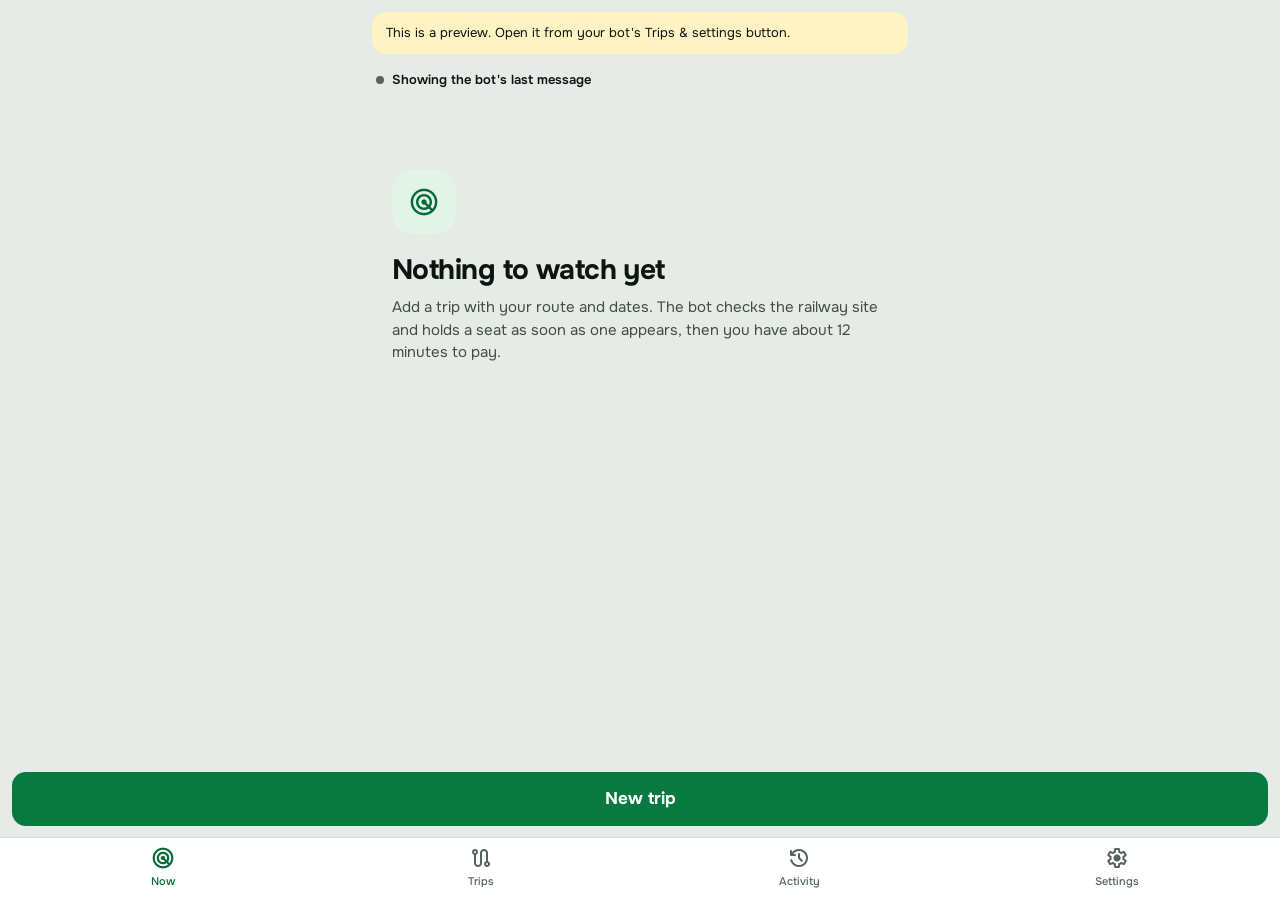
==== commit f5fa4d33: "Mini App: latest design updates New colours with a soft edge on cards, a passenger picker with four " ====
--- a/docs/index.html
+++ b/docs/index.html
@@ -8,8 +8,8 @@
   <link rel="preconnect" href="https://fonts.googleapis.com">
   <link rel="preconnect" href="https://fonts.gstatic.com" crossorigin>
   <link href="https://fonts.googleapis.com/css2?family=Onest:wght@400;500;600;700&display=swap" rel="stylesheet">
-  <link href="https://fonts.googleapis.com/css2?family=Material+Symbols+Rounded:opsz,wght,FILL,GRAD@20..48,400..600,0..1,0&icon_names=add,arrow_downward,arrow_forward,arrow_upward,bolt,check,check_circle,chevron_left,chevron_right,close,cloud_off,date_range,delete,desktop_access_disabled,download,edit,event_seat,expand_less,expand_more,history,lock,notifications,pause,pause_circle,person,play_arrow,progress_activity,radar,route,search,send,settings,speed,swap_horiz,swap_vert,timer,u_turn_left,visibility,visibility_off&display=block" rel="stylesheet">
-  <link rel="stylesheet" href="app.css?v=13">
+  <link href="https://fonts.googleapis.com/css2?family=Material+Symbols+Rounded:opsz,wght,FILL,GRAD@20..48,400..600,0..1,0&icon_names=add,arrow_downward,arrow_forward,arrow_upward,bolt,check,check_circle,chevron_left,chevron_right,close,cloud_off,date_range,delete,desktop_access_disabled,download,edit,event_seat,expand_less,expand_more,history,lock,notifications,pause,pause_circle,person,person_add,play_arrow,progress_activity,radar,route,search,send,settings,speed,swap_horiz,swap_vert,timer,u_turn_left,visibility,visibility_off&display=block" rel="stylesheet">
+  <link rel="stylesheet" href="app.css?v=15">
   <script src="https://telegram.org/js/telegram-web-app.js"></script>
 </head>
 <body>
@@ -24,6 +24,6 @@
   <div class="bottom-bar" id="bottomBar" hidden><button class="btn primary big" id="primaryBtn">Save</button></div>
   <div class="sheet-wrap" id="sheet" hidden></div>
   <div class="toast" id="toast" role="status" aria-live="polite" hidden></div>
-  <script src="app.js?v=13"></script>
+  <script src="app.js?v=15"></script>
 </body>
 </html>
--- a/docs/app.css
+++ b/docs/app.css
@@ -5,14 +5,16 @@
   --safe-bottom: env(safe-area-inset-bottom, 0px);
 }
 :root, :root[data-theme="light"] {
-  --bg: #F2F4F1; --surface: #FFFFFF; --surface-2: #E8ECE8; --line: #DDE2DD; --text: #0F1A14; --text-2: #48544D; --text-3: #5F6B64;
+  --bg: #E6EBE7; --surface: #FFFFFF; --surface-2: #E9EEEA; --line: #D7DED9; --text: #0C1611; --text-2: #414D46; --text-3: #56635B;
+  --shadow-card: 0 1px 2px rgba(15,26,20,.07), 0 3px 10px rgba(15,26,20,.05);
   --accent: #087A41; --on-accent: #FFFFFF; --accent-text: #076B39; --accent-soft: #E2F3E8;
   --held: #E0A800; --on-held: #1A1400; --held-text: #7A5A00; --held-soft: #FFF3C4;
   --paid: #6BA100; --paid-text: #3D5A00; --paid-soft: #E8F7C8;
   --warn: #A34A00; --warn-soft: #FFEBD9; --danger: #B42318; --danger-soft: #FDE6E3; --scrim: rgba(15,26,20,.45); --knob: #FFFFFF;
 }
 :root[data-theme="dark"] {
-  --bg: #0D1310; --surface: #161E1A; --surface-2: #1F2924; --line: #29352E; --text: #EEF3EF; --text-2: #A6B2AA; --text-3: #88958D;
+  --bg: #080C0A; --surface: #19231E; --surface-2: #26312B; --line: #313D36; --text: #F2F6F3; --text-2: #B2BDB6; --text-3: #909D95;
+  --shadow-card: 0 0 0 1px rgba(255,255,255,.04);
   --accent: #2EDB7F; --on-accent: #04140B; --accent-text: #4FE597; --accent-soft: rgba(46,219,127,.13);
   --held: #F5C542; --on-held: #1A1400; --held-text: #F5C542; --held-soft: rgba(245,197,66,.14);
   --paid: #B9EC5A; --paid-text: #C6F26F; --paid-soft: rgba(185,236,90,.14);
@@ -44,7 +46,7 @@
 .page-head { padding: 16px 16px 0; }
 .page-title { font-size: var(--fs-title-1); font-weight: 700; letter-spacing: -.02em; line-height: 1.15; }
 .lead { margin-top: 4px; font-size: var(--fs-callout); color: var(--text-2); line-height: 1.4; }
-.block { margin: 16px 12px 0; background: var(--surface); border-radius: var(--r-xl); overflow: hidden; }
+.block { margin: 16px 12px 0; background: var(--surface); border-radius: var(--r-xl); box-shadow: var(--shadow-card); overflow: hidden; }
 .block.tight { margin-top: 10px; }
 .h2-sec { padding: 32px 16px 0; font-size: var(--fs-headline); font-weight: 700; }
 .group-label { font-size: var(--fs-caption); font-weight: 600; color: var(--text-3); letter-spacing: .06em; margin: 24px 28px 8px; }
@@ -109,14 +111,6 @@
 .problem .ms { font-size: 22px; flex: none; margin-top: 1px; }
 .problem b { font-weight: 700; }
 .problem p { font-size: var(--fs-callout); color: var(--text-2); line-height: 1.4; margin-top: 2px; }
-.strip { display: flex; gap: 6px; overflow-x: auto; padding: 2px 16px 4px; scrollbar-width: none; }
-.strip::-webkit-scrollbar { display: none; }
-.strip button { flex: none; display: flex; align-items: center; gap: 10px; min-height: 48px; padding: 6px 14px 6px 10px; border: 0; border-radius: var(--r-m); background: var(--surface); text-align: left; }
-.strip .bub { width: 28px; height: 28px; border-radius: 50%; background: var(--accent-soft); color: var(--accent-text); display: grid; place-items: center; }
-.strip .bub.off { background: var(--surface-2); color: var(--text-2); }
-.strip .bub .ms { font-size: 16px; }
-.strip b { display: block; font-size: var(--fs-callout); font-weight: 700; white-space: nowrap; }
-.strip small { display: block; font-size: var(--fs-caption); color: var(--text-2); white-space: nowrap; }
 .bar { height: 4px; background: var(--held-soft); }
 .bar.thin { height: 3px; }
 .bar div { height: 100%; background: var(--held); border-radius: 0 2px 2px 0; transition: width 1s linear; }
@@ -177,7 +171,7 @@
 .cell.over { background: var(--warn-soft); color: var(--warn); }
 .cell.off { color: var(--text-2); box-shadow: inset 0 0 0 1px var(--line); }
 .cell.sold { background: var(--surface-2); color: var(--text-2); }
-.board { margin-top: 14px; background: var(--surface); border-radius: var(--r-l); overflow: hidden; }
+.board { margin-top: 14px; background: var(--surface); border-radius: var(--r-l); box-shadow: var(--shadow-card); overflow: hidden; }
 .board-head { display: flex; flex-direction: column; gap: 2px; padding: 14px 16px 12px; border-bottom: 1px solid var(--line); }
 .board-head b { font-size: var(--fs-callout); font-weight: 700; letter-spacing: .04em; }
 .board-head b span { font-weight: 500; letter-spacing: 0; color: var(--text-2); }
@@ -196,8 +190,8 @@
 .pad { padding: 14px 16px; margin: 0; font-size: var(--fs-callout); color: var(--text-2); }
 
 /* ----- trips ----- */
-.trip { margin: 16px 12px 0; background: var(--surface); border-radius: var(--r-xl); padding: 18px 16px 8px; }
-.trip.paused { background: none; margin: 24px 16px 0; padding: 0 0 8px; }
+.trip { margin: 16px 12px 0; background: var(--surface); border-radius: var(--r-xl); box-shadow: var(--shadow-card); padding: 18px 16px 8px; }
+.trip + .trip { margin-top: 10px; }
 .trip .pills { display: flex; align-items: center; gap: 6px; flex-wrap: wrap; }
 .trip h2 { margin-top: 12px; font-size: var(--fs-title-2); font-weight: 700; letter-spacing: -.01em; }
 .trip.paused h2 { color: var(--text-2); }
@@ -222,7 +216,7 @@
 .acts button { min-height: 56px; border: 0; background: transparent; color: var(--text); display: flex; flex-direction: column; align-items: center; justify-content: center; gap: 3px; font-size: var(--fs-caption); font-weight: 600; }
 .acts .red { color: var(--danger); }
 .acts .go { color: var(--accent-text); font-weight: 700; }
-.ticket { margin: 16px 12px 0; background: var(--surface); border-radius: var(--r-xl); overflow: hidden; }
+.ticket { margin: 16px 12px 0; background: var(--surface); border-radius: var(--r-xl); box-shadow: var(--shadow-card); overflow: hidden; }
 .ticket-top { padding: 18px 16px 16px; }
 .ticket-top .when { font-size: var(--fs-callout); color: var(--text-2); }
 .ticket-top h2 { margin-top: 2px; font-size: var(--fs-title-2); font-weight: 700; letter-spacing: -.01em; }
@@ -251,7 +245,7 @@
 .mark.warn { color: var(--warn); background: var(--warn-soft); } .mark.bad { color: var(--danger); background: var(--danger-soft); }
 
 /* ----- settings ----- */
-.set-block { margin: 0 12px; background: var(--surface); border-radius: var(--r-l); }
+.set-block { margin: 0 12px; background: var(--surface); border-radius: var(--r-l); box-shadow: var(--shadow-card); }
 .acct { display: flex; align-items: center; gap: 12px; padding: 10px 8px 10px 14px; }
 .acct > .av { width: 36px; height: 36px; border-radius: 12px; background: var(--accent-soft); color: var(--accent-text); display: grid; place-items: center; flex: none; }
 .acct .inf { flex: 1; min-width: 0; }
@@ -274,7 +268,8 @@
 .sec i { width: 24px; height: 24px; border-radius: 8px; background: var(--accent-soft); color: var(--accent-text); display: grid; place-items: center; font-size: var(--fs-callout); font-weight: 700; font-style: normal; }
 .sec b { flex: 1; font-size: var(--fs-headline); font-weight: 700; }
 .sec span { font-size: var(--fs-callout); color: var(--text-2); font-variant-numeric: tabular-nums; }
-.card2 { margin: 0 12px; background: var(--surface); border-radius: var(--r-l); }
+.card2 { margin: 0 12px; background: var(--surface); border-radius: var(--r-l); box-shadow: var(--shadow-card); }
+.card2.clip { overflow: hidden; }
 .stations { position: relative; }
 .station { display: flex; align-items: center; gap: 12px; min-height: 60px; padding: 0 64px 0 14px; }
 .station > .ms { color: var(--text-3); }
@@ -308,6 +303,7 @@
 .day-b.join-r { border-top-right-radius: 0; border-bottom-right-radius: 0; }
 .tr-row { display: flex; width: 100%; gap: 12px; padding: 12px 14px; align-items: flex-start; border: 0; border-top: 1px solid var(--line); background: none; text-align: left; }
 .tr-row:disabled { color: var(--text-3); }
+.tr-row.off { opacity: .4; transition: opacity .2s; }
 .box { width: 24px; height: 24px; border-radius: 7px; flex: none; margin-top: 1px; display: grid; place-items: center; box-shadow: inset 0 0 0 2px var(--text-3); }
 .box .ms { font-size: 18px; font-variation-settings: "wght" 600; }
 .box.on { background: var(--accent); color: var(--on-accent); box-shadow: none; }
@@ -344,12 +340,23 @@
 .opt b { display: block; font-weight: 600; }
 .opt.on b { font-weight: 700; }
 .opt small { display: block; font-size: var(--fs-callout); color: var(--text-2); line-height: 1.4; margin-top: 2px; }
-.pax-top { display: flex; align-items: center; justify-content: space-between; padding: 8px 8px 0 14px; font-size: var(--fs-callout); color: var(--text-2); }
-.pax-row { display: flex; align-items: center; min-height: 56px; padding: 0 4px 0 14px; }
-.pax-row .c { width: 26px; height: 26px; border-radius: 50%; background: var(--surface-2); display: grid; place-items: center; font-size: var(--fs-callout); font-weight: 700; margin-right: 12px; flex: none; font-variant-numeric: tabular-nums; }
-.pax-row .name { flex: 1; min-width: 0; font-weight: 600; white-space: nowrap; overflow: hidden; text-overflow: ellipsis; }
-.pax-row .icon-btn { color: var(--text-3); }
-.pax-row .icon-btn:disabled { opacity: .35; }
+.slots-box { padding: 14px 14px 12px; border-bottom: 1px solid var(--line); }
+.slots { display: grid; grid-template-columns: repeat(4,minmax(0,1fr)); gap: 6px; }
+.slot { height: 52px; border-radius: var(--r-m); padding: 0 10px; display: flex; flex-direction: column; justify-content: center; gap: 2px; min-width: 0; box-shadow: inset 0 0 0 1.5px var(--line); transition: background .2s; }
+.slot small { font-size: var(--fs-caption); font-weight: 700; color: var(--text-3); font-variant-numeric: tabular-nums; }
+.slot b { font-size: var(--fs-callout); font-weight: 500; color: var(--text-3); white-space: nowrap; overflow: hidden; text-overflow: ellipsis; }
+.slot.on { background: var(--accent-soft); box-shadow: inset 0 0 0 1px var(--accent); }
+.slot.on small { color: var(--accent-text); }
+.slot.on b { font-weight: 700; color: var(--text); }
+.slots-box p { font-size: var(--fs-callout); color: var(--text-2); line-height: 1.4; margin-top: 10px; }
+.pax-pick { display: flex; align-items: center; gap: 12px; width: 100%; min-height: 60px; padding: 0 14px; border: 0; background: transparent; text-align: left; transition: opacity .2s, background .15s; }
+.pax-pick + .pax-pick { border-top: 1px solid var(--line); }
+.pax-pick.on { background: var(--accent-soft); }
+.pax-pick:disabled { opacity: .4; }
+.pax-pick .av { width: 36px; height: 36px; border-radius: 50%; flex: none; display: grid; place-items: center; font-size: var(--fs-callout); font-weight: 700; background: var(--surface-2); color: var(--text-2); }
+.pax-pick .name { flex: 1; min-width: 0; font-weight: 600; white-space: nowrap; overflow: hidden; text-overflow: ellipsis; }
+.pax-pick .mk { width: 28px; height: 28px; border-radius: 50%; flex: none; display: grid; place-items: center; font-size: var(--fs-callout); font-weight: 700; font-variant-numeric: tabular-nums; box-shadow: inset 0 0 0 2px var(--line); transform: scale(.9); transition: background .15s, transform .2s cubic-bezier(.3,1.6,.5,1); }
+.pax-pick .mk.on { background: var(--accent); color: var(--on-accent); box-shadow: none; transform: scale(1); }
 .add-p { width: 100%; min-height: 52px; border: 0; border-top: 1px solid var(--line); background: transparent; color: var(--accent-text); font-weight: 600; display: flex; align-items: center; gap: 10px; padding: 0 14px; text-align: left; }
 .add-p .ms { font-size: 22px; }
 .adv { margin: 0; }
